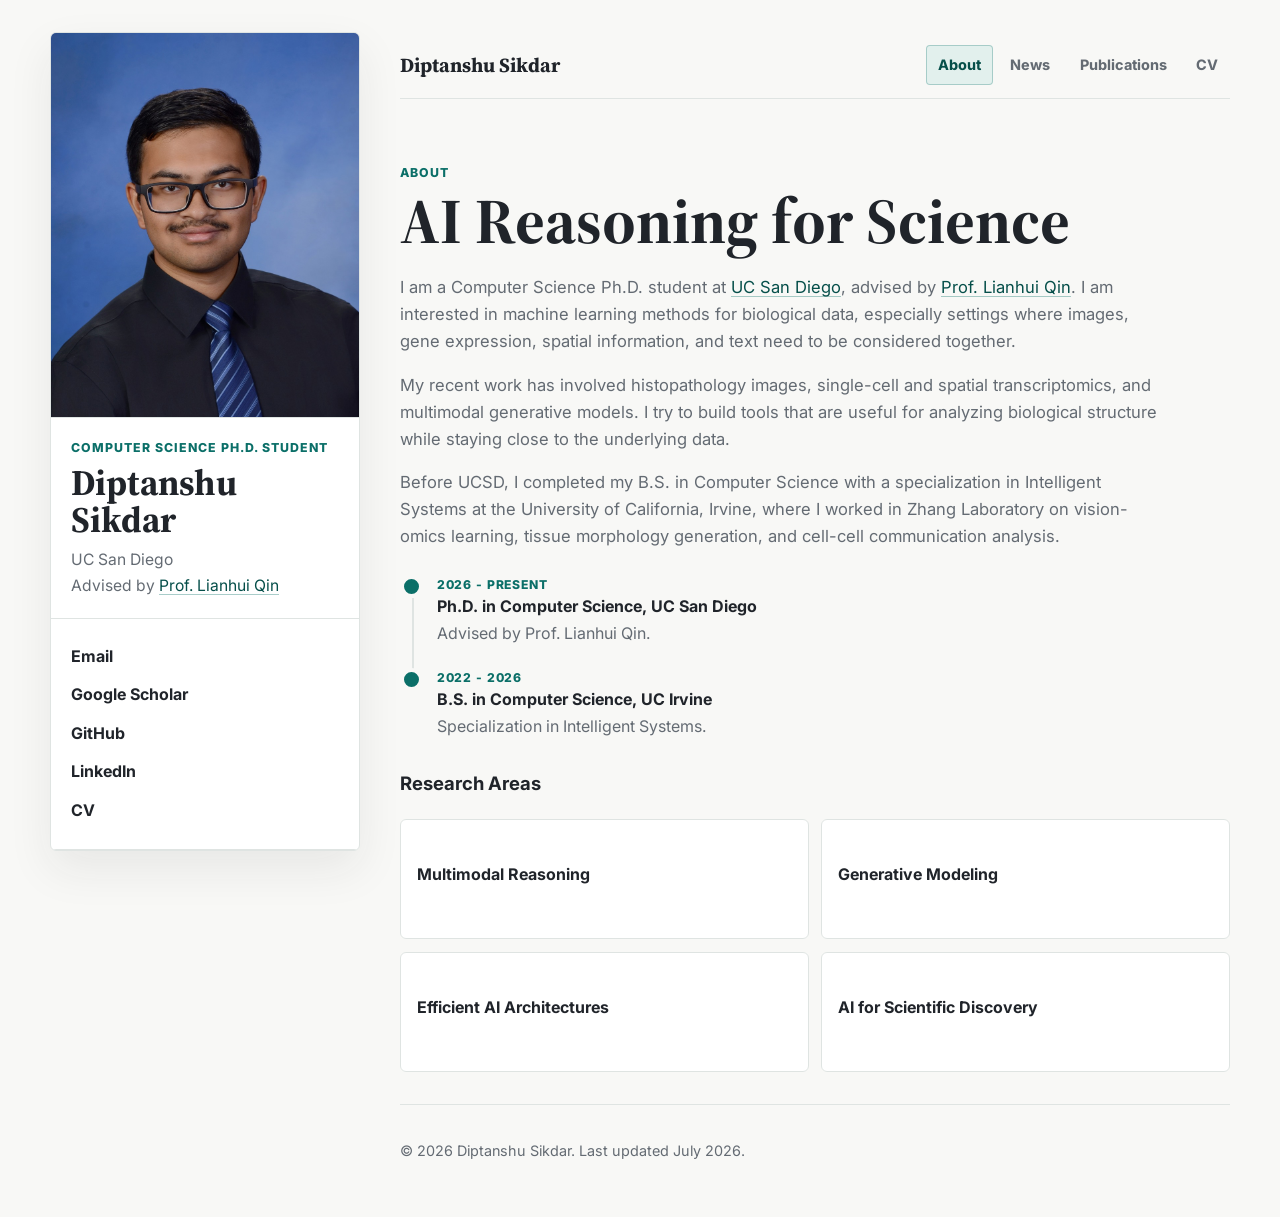
==== index.html @ b09ccb27 "renamed main file" ====
<!DOCTYPE html>
<html lang="en">
  <head>
    <meta charset="utf-8" />
    <meta name="viewport" content="width=device-width, initial-scale=1" />
    <meta
      name="description"
      content="Diptanshu Sikdar is a Computer Science Ph.D. student at UC San Diego advised by Prof. Lianhui Qin."
    />
    <title>Diptanshu Sikdar | Academic Profile</title>
    <link rel="preconnect" href="https://fonts.googleapis.com" />
    <link rel="preconnect" href="https://fonts.gstatic.com" crossorigin />
    <link
      href="https://fonts.googleapis.com/css2?family=Inter:wght@400;500;600;700;800&family=Source+Serif+4:wght@500;600;700&display=swap"
      rel="stylesheet"
    />
    <link rel="stylesheet" href="professional.css" />
  </head>
  <body>
    <a class="skip-link" href="#main">Skip to content</a>

    <div class="site-shell">
      <aside class="profile-panel" aria-label="Profile summary">
        <img
          class="headshot"
          src="assets/diptanshu-sikdar.jpg"
          alt="Portrait of Diptanshu Sikdar"
        />

        <div class="profile-copy">
          <p class="role">Computer Science Ph.D. Student</p>
          <h1>Diptanshu Sikdar</h1>
          <p class="institution">
            UC San Diego<br />
            Advised by <a href="https://lianhui.ucsd.edu/">Prof. Lianhui Qin</a>
          </p>
        </div>

        <div class="profile-links" aria-label="Academic links">
          <a href="mailto:dsikdar@uci.edu">Email</a>
          <a href="https://scholar.google.com/citations?user=H-8I8vkAAAAJ&hl=en">Google Scholar</a>
          <a href="https://github.com/dssikdar">GitHub</a>
          <a href="https://www.linkedin.com/in/diptanshu-sikdar/">LinkedIn</a>
          <a href="files/CV_DSIKDAR_July_2026.pdf">CV</a>
        </div>

      </aside>

      <main id="main" class="main-panel">
        <header class="top-bar">
          <a class="brand" href="#about" data-tab-link="about">Diptanshu Sikdar</a>
          <nav class="tab-nav" aria-label="Profile sections">
            <button type="button" class="tab-button is-active" data-tab="about">About</button>
            <button type="button" class="tab-button" data-tab="news">News</button>
            <button type="button" class="tab-button" data-tab="publications">Publications</button>
            <button type="button" class="tab-button" data-tab="cv">CV</button>
          </nav>
        </header>

        <section id="about" class="tab-panel is-active" data-panel="about">
          <p class="kicker">About</p>
          <h2>AI Reasoning for Science</h2>
          <div class="prose">
            <p>
              I am a Computer Science Ph.D. student at
              <a href="https://cse.ucsd.edu/">UC San Diego</a>, advised by
              <a href="https://lianhui.ucsd.edu/">Prof. Lianhui Qin</a>. I am interested in machine
              learning methods for biological data, especially settings where images, gene expression,
              spatial information, and text need to be considered together.
            </p>
            <p>
              My recent work has involved histopathology images, single-cell and spatial
              transcriptomics, and multimodal generative models. I try to build tools that are useful
              for analyzing biological structure while staying close to the underlying data.
            </p>
            <p>
              Before UCSD, I completed my B.S. in Computer Science with a specialization in
              Intelligent Systems at the University of California, Irvine, where I worked in Zhang
              Laboratory on vision-omics learning, tissue morphology generation, and cell-cell
              communication analysis.
            </p>
          </div>

          <div class="education-timeline" aria-label="Education timeline">
            <article>
              <span class="timeline-dot" aria-hidden="true"></span>
              <div>
                <span>2026 - present</span>
                <strong>Ph.D. in Computer Science, UC San Diego</strong>
                <p>Advised by Prof. Lianhui Qin.</p>
              </div>
            </article>
            <article>
              <span class="timeline-dot" aria-hidden="true"></span>
              <div>
                <span>2022 - 2026</span>
                <strong>B.S. in Computer Science, UC Irvine</strong>
                <p>Specialization in Intelligent Systems.</p>
              </div>
            </article>
          </div>

          <h3>Research Areas</h3>
          <div class="interest-list">
            <article>
              <h4>Multimodal Reasoning</h4>
              <p>Studying models that can combine text, images, structured data, and scientific context.</p>
            </article>
            <article>
              <h4>Generative Modeling</h4>
              <p>Exploring generative models for simulation, prediction, and representation learning.</p>
            </article>
            <article>
              <h4>Efficient AI Architectures</h4>
              <p>Interested in scalable models that are practical to train, adapt, and evaluate.</p>
            </article>
            <article>
              <h4>AI for Scientific Discovery</h4>
              <p>Applying machine learning to scientific problems where data and mechanisms interact.</p>
            </article>
          </div>
        </section>

        <section id="news" class="tab-panel" data-panel="news" hidden>
          <p class="kicker">News</p>
          <h2>Recent Updates</h2>
          <div class="news-list">
            <article>
              <time>Sep 2026</time>
              <p>Will start as a Computer Science Ph.D. student at UC San Diego, advised by Prof. Lianhui Qin.</p>
            </article>
            <article>
              <time>Jun 2026</time>
              <p>Graduated from UCI with a B.S. in Computer Science.</p>
            </article>
            <article>
              <time>Jun 2026</time>
              <p>Received 2nd place 🥈 in the ICS Honors Category at the 2026 ICS Project Expo.</p>
            </article>
            <article>
              <time>May 2026</time>
              <p>Started Machine Learning Engineer Role at the MITRE Corporation.</p>
            </article>
            <article>
              <time>Apr 2026</time>
              <p>Received the NSF Graduate Research Fellowship.</p>
            </article>
            <article>
              <time>Dec 2025</time>
              <p>Received a UROP Fellowship with funding (2025-26).</p>
            </article>
            <article>
              <time>Sep 2025</time>
              <p>Continued in a part-time role at MITRE.</p>
            </article>
            <article>
              <time>Jun 2025</time>
              <p>Started Network Engineering Internship at the MITRE Corporation.</p>
            </article>
            <article>
              <time>Dec 2024</time>
              <p>Received a UROP Fellowship (2024-25).</p>
            </article>
            <article>
              <time>Jun 2024</time>
              <p>Started Artificial Intelligence Internship at Bluebeam R&D.</p>
            </article>
          </div>
        </section>

        <section id="publications" class="tab-panel" data-panel="publications" hidden>
          <p class="kicker">Selected Work</p>
          <h2>Publications & Presentations</h2>
          <div class="group-list">
            <details class="work-group" open>
              <summary>
                <span>UC San Diego</span>
                <strong>Ongoing Ph.D. Research</strong>
              </summary>
              <p class="group-note">
                Ongoing work on
                <a href="https://chronocell-wm.github.io">Generative World Models to Simulate Cell Dynamics</a>
                with Prof. Lianhui Qin.
              </p>
            </details>

            <details class="work-group">
              <summary>
                <span>UC Irvine</span>
                <strong>Vision-omics, histopathology, and single-cell analysis</strong>
              </summary>
              <div class="publication-list">
                <article class="publication">
                  <h3>CellFix: Genetic Perturbation Optimization for Therapeutic Target Discovery for Crohn's disease</h3>
                  <p class="authors"><strong>D. Sikdar</strong>, J. Liu, J. Zhang</p>
                  <p class="venue">Poster, UCI UROP Symposium and UCI Project ICS Expo, 2026.</p>
                </article>
                <article class="publication">
                  <h3>sMMC-22M: A Context-Aware Dataset and Benchmark for Single-Cell Spatial Transcriptomics</h3>
                  <p class="authors">X. Li, Y. Hu, Z. Duan, X. Wang, S. D. Sun, <strong>D. Sikdar</strong>, Y. Liu, J. Zhang</p>
                  <p class="venue">NeurIPS, submitted, 2026</p>
                </article>
                <article class="publication">
                  <h3>BRIDGE: Spatially Aware Bimodal Representation Integration with Hierarchical Graphs for Spatial Transcriptomics Resolution Enhancement</h3>
                  <p class="authors">X. Li, Z. Duan, <strong>D. Sikdar</strong>, D. Wang, X. Di, Y. Liu, J. Zhang</p>
                  <p class="venue">Bioinformatics, submitted, 2026</p>
                </article>
                <article class="publication">
                  <h3>CellVision: Generative Modeling of Tissue Morphology Based on Disentangled Biological Latent Spaces</h3>
                  <p class="authors"><strong>D. Sikdar</strong>, X. Li, J. Zhang</p>
                  <p class="venue">Poster, UCI Undergraduate Research Opportunities Program Symposium, 2025</p>
                </article>
                <article class="publication">
                  <h3>
                    <a href="https://bmcneurosci.biomedcentral.com/articles/10.1186/s12868-024-00867-y">
                      Characterizing Dysregulations via Cell-Cell Communications in Alzheimer's Brains Using Single-Cell Transcriptomes
                    </a>
                  </h3>
                  <p class="authors">
                    C. Y. Lee, D. Riffle, Y. Xiong, N. Momtaz, Y. Lei, J. M. Pariser,
                    <strong>D. Sikdar</strong>, A. Hwang, Z. Duan, J. Zhang
                  </p>
                  <p class="venue">BMC Neuroscience, 25(24), 2024</p>
                </article>
              </div>
            </details>

            <details class="work-group">
              <summary>
                <span>Before UCI</span>
                <strong>Early quantum machine learning work</strong>
              </summary>
              <div class="publication-list">
                <article class="publication">
                  <h3>Hybrid Quantum-Classical Generative Adversarial Network for Synthesizing Chemically Feasible Molecules</h3>
                  <p class="authors"><strong>D. Sikdar</strong>, M. Cui, A. Chau, A. Bhamra, S. Prasanna, L. McMahan</p>
                  <p class="venue">Journal of Emerging Investigators, 2023</p>
                </article>
                <article class="publication">
                  <h3>
                    <a href="https://www.jsr.org/hs/index.php/path/article/view/2905">
                      Novel Enhanced Unsupervised Quantum Clustering Algorithm
                    </a>
                  </h3>
                  <p class="authors"><strong>D. Sikdar</strong>, J. Clapis, S. Bhattacharya</p>
                  <p class="venue">Journal of Student Research, 11(2), 2022</p>
                </article>
              </div>
            </details>
          </div>
        </section>

        <section id="cv" class="tab-panel" data-panel="cv" hidden>
          <p class="kicker">CV</p>
          <h2>Curriculum Vitae</h2>
          <div class="cv-panel">
            <p>
              The current CV, up to date July 2026, is available below as a PDF.
            </p>
            <a class="primary-link" href="files/CV_DSIKDAR_July_2026.pdf">Download CV</a>
          </div>
        </section>

        <footer class="footer">
          <p>&copy; 2026 Diptanshu Sikdar. Last updated July 2026.</p>
        </footer>
      </main>
    </div>

    <script>
      const tabButtons = Array.from(document.querySelectorAll("[data-tab]"));
      const panels = Array.from(document.querySelectorAll("[data-panel]"));

      function activateTab(tabName) {
        tabButtons.forEach((button) => {
          button.classList.toggle("is-active", button.dataset.tab === tabName);
        });

        panels.forEach((panel) => {
          const isActive = panel.dataset.panel === tabName;
          panel.classList.toggle("is-active", isActive);
          panel.hidden = !isActive;
        });

        if (window.location.hash !== `#${tabName}`) {
          history.replaceState(null, "", `#${tabName}`);
        }
      }

      tabButtons.forEach((button) => {
        button.addEventListener("click", () => activateTab(button.dataset.tab));
      });

      document.querySelectorAll("[data-tab-link]").forEach((link) => {
        link.addEventListener("click", (event) => {
          event.preventDefault();
          activateTab(link.dataset.tabLink);
        });
      });

      document.querySelectorAll(".group-list").forEach((groupList) => {
        groupList.addEventListener("toggle", (event) => {
          const openedGroup = event.target;
          if (openedGroup.tagName !== "DETAILS" || !openedGroup.open) {
            return;
          }

          groupList.querySelectorAll("details").forEach((group) => {
            if (group !== openedGroup) {
              group.open = false;
            }
          });
        }, true);
      });

      const initialTab = window.location.hash.replace("#", "");
      if (panels.some((panel) => panel.dataset.panel === initialTab)) {
        activateTab(initialTab);
      }
    </script>
  </body>
</html>
---- professional.css ----
:root {
  --bg: #f8f8f6;
  --surface: #ffffff;
  --surface-alt: #f2f5f4;
  --ink: #20242a;
  --muted: #646b73;
  --line: #dfe4e2;
  --accent: #0b6f68;
  --accent-dark: #064f4a;
  --accent-soft: #e2f0ed;
  --warm: #a94f34;
  --shadow: 0 18px 45px rgba(32, 36, 42, 0.08);
}

* {
  box-sizing: border-box;
}

html {
  scroll-behavior: smooth;
}

body {
  margin: 0;
  min-width: 320px;
  background: var(--bg);
  color: var(--ink);
  font-family: "Inter", system-ui, -apple-system, BlinkMacSystemFont, "Segoe UI", sans-serif;
  line-height: 1.62;
}

a {
  color: var(--accent-dark);
  text-decoration-color: rgba(11, 111, 104, 0.35);
  text-underline-offset: 0.2em;
}

a:hover {
  color: var(--accent);
  text-decoration-color: currentColor;
}

.skip-link {
  position: absolute;
  left: 1rem;
  top: 1rem;
  z-index: 20;
  transform: translateY(-180%);
  background: var(--ink);
  color: #fff;
  padding: 0.55rem 0.8rem;
  border-radius: 4px;
}

.skip-link:focus {
  transform: translateY(0);
}

.site-shell {
  display: grid;
  grid-template-columns: 310px minmax(0, 1fr);
  gap: 2.5rem;
  width: min(1180px, calc(100% - 40px));
  margin: 0 auto;
  padding: 2rem 0 2.5rem;
}

.profile-panel {
  position: sticky;
  top: 2rem;
  align-self: start;
  border: 1px solid var(--line);
  border-radius: 6px;
  background: var(--surface);
  box-shadow: var(--shadow);
  overflow: hidden;
}

.headshot {
  display: block;
  width: 100%;
  aspect-ratio: 4 / 5;
  object-fit: cover;
  object-position: 50% 28%;
  border-bottom: 1px solid var(--line);
}

.profile-copy,
.profile-links {
  padding: 1.25rem;
}

.role,
.kicker,
.venue,
time {
  margin: 0;
  color: var(--accent);
  font-size: 0.77rem;
  font-weight: 800;
  letter-spacing: 0.08em;
  text-transform: uppercase;
}

.profile-copy h1 {
  margin: 0.35rem 0 0.5rem;
  font-family: "Source Serif 4", Georgia, serif;
  font-size: 2.25rem;
  line-height: 1.05;
}

.institution {
  margin: 0;
  color: var(--muted);
  font-size: 0.98rem;
}

.profile-links {
  display: grid;
  gap: 0.15rem;
  border-top: 1px solid var(--line);
  border-bottom: 1px solid var(--line);
}

.profile-links a {
  display: flex;
  align-items: center;
  min-height: 2.25rem;
  border-radius: 4px;
  color: var(--ink);
  font-weight: 700;
  text-decoration: none;
}

.profile-links a:hover {
  background: var(--surface-alt);
  color: var(--accent-dark);
  padding-left: 0.5rem;
}

.main-panel {
  min-width: 0;
}

.top-bar {
  position: sticky;
  top: 0;
  z-index: 10;
  display: flex;
  align-items: center;
  justify-content: space-between;
  gap: 1.25rem;
  border-bottom: 1px solid var(--line);
  background: rgba(248, 248, 246, 0.94);
  padding: 0.8rem 0;
  backdrop-filter: blur(12px);
}

.brand {
  flex: 0 0 auto;
  color: var(--ink);
  font-family: "Source Serif 4", Georgia, serif;
  font-size: 1.25rem;
  font-weight: 700;
  text-decoration: none;
}

.tab-nav {
  display: flex;
  align-items: center;
  justify-content: flex-end;
  gap: 0.35rem;
  overflow-x: auto;
}

.tab-button {
  appearance: none;
  border: 1px solid transparent;
  border-radius: 4px;
  background: transparent;
  color: var(--muted);
  cursor: pointer;
  font: inherit;
  font-size: 0.9rem;
  font-weight: 750;
  padding: 0.48rem 0.68rem;
  white-space: nowrap;
}

.tab-button:hover {
  color: var(--accent-dark);
  background: var(--surface-alt);
}

.tab-button.is-active {
  border-color: rgba(11, 111, 104, 0.28);
  background: var(--accent-soft);
  color: var(--accent-dark);
}

.tab-panel {
  max-width: 850px;
  padding: clamp(2rem, 5vw, 4rem) 0 2rem;
}

.tab-panel h2 {
  margin: 0.25rem 0 1.25rem;
  font-family: "Source Serif 4", Georgia, serif;
  font-size: clamp(2.1rem, 5vw, 4rem);
  line-height: 1.05;
}

.tab-panel h3 {
  margin: 2rem 0 0.75rem;
  font-size: 1.16rem;
  line-height: 1.25;
}

.tab-panel h4 {
  margin: 0 0 0.28rem;
  font-size: 1rem;
}

.prose {
  max-width: 760px;
  color: var(--muted);
  font-size: 1.04rem;
}

.interest-list,
.compact-grid {
  display: grid;
  grid-template-columns: repeat(2, minmax(0, 1fr));
  gap: 0.8rem;
  margin-top: 1.5rem;
}

.interest-list article,
.compact-grid article,
.publication,
.news-list article,
.cv-panel {
  border: 1px solid var(--line);
  border-radius: 6px;
  background: var(--surface);
  padding: 1rem;
}

.education-timeline {
  position: relative;
  display: grid;
  gap: 0;
  max-width: 680px;
  margin: 1.55rem 0 0;
  padding-left: 0.25rem;
}

.education-timeline article {
  position: relative;
  display: grid;
  grid-template-columns: 1.2rem minmax(0, 1fr);
  gap: 0.85rem;
  padding: 0 0 1.3rem;
}

.education-timeline article::before {
  content: "";
  position: absolute;
  left: 0.47rem;
  top: 1.05rem;
  bottom: -0.1rem;
  width: 2px;
  background: var(--line);
}

.education-timeline article:last-child {
  padding-bottom: 0;
}

.education-timeline article:last-child::before {
  display: none;
}

.timeline-dot {
  position: relative;
  z-index: 1;
  width: 0.95rem;
  height: 0.95rem;
  margin-top: 0.25rem;
  border: 3px solid var(--accent);
  border-radius: 50%;
  background: var(--accent);
  box-shadow: 0 0 0 4px var(--bg);
}

.education-timeline span {
  display: block;
  color: var(--accent);
  font-size: 0.76rem;
  font-weight: 800;
  letter-spacing: 0.07em;
  text-transform: uppercase;
}

.education-timeline strong {
  display: block;
  margin-top: 0.1rem;
  line-height: 1.35;
}

.education-timeline p {
  margin: 0.2rem 0 0;
  color: var(--muted);
}

.interest-list article {
  position: relative;
  min-height: 7.5rem;
  overflow: hidden;
  transition:
    background-color 180ms ease,
    border-color 180ms ease,
    transform 180ms ease;
}

.interest-list article::before {
  content: "";
  position: absolute;
  inset: 0;
  background: linear-gradient(135deg, rgba(226, 240, 237, 0.85), rgba(255, 255, 255, 0));
  opacity: 0;
  transition: opacity 180ms ease;
}

.interest-list h4,
.interest-list p {
  position: relative;
}

.interest-list h4 {
  display: grid;
  min-height: 4.85rem;
  place-items: center start;
  transition:
    min-height 180ms ease,
    color 180ms ease;
}

.interest-list p {
  max-height: 0;
  opacity: 0;
  transform: translateY(0.35rem);
  transition:
    max-height 220ms ease,
    opacity 180ms ease,
    transform 180ms ease;
}

.interest-list article:hover,
.interest-list article:focus-within {
  border-color: rgba(11, 111, 104, 0.34);
  background: rgba(255, 255, 255, 0.58);
  transform: translateY(-1px);
}

.interest-list article:hover::before,
.interest-list article:focus-within::before {
  opacity: 1;
}

.interest-list article:hover h4,
.interest-list article:focus-within h4 {
  min-height: 1.35rem;
  color: var(--accent-dark);
}

.interest-list article:hover p,
.interest-list article:focus-within p {
  max-height: 5rem;
  opacity: 1;
  transform: translateY(0);
}

.interest-list p,
.compact-grid p,
.publication p,
.news-list p,
.cv-panel p {
  margin: 0;
  color: var(--muted);
}

.news-list,
.publication-list,
.group-list {
  display: grid;
  gap: 0.9rem;
}

.work-group {
  border: 1px solid var(--line);
  border-radius: 6px;
  background: rgba(255, 255, 255, 0.78);
  overflow: hidden;
}

.work-group summary {
  display: grid;
  grid-template-columns: minmax(92px, 118px) minmax(0, 1fr);
  gap: 0.85rem;
  align-items: center;
  cursor: pointer;
  list-style: none;
  padding: 1rem;
}

.work-group summary::-webkit-details-marker {
  display: none;
}

.work-group summary::after {
  content: "+";
  position: absolute;
  right: 1rem;
  color: var(--accent);
  font-weight: 800;
}

.work-group[open] summary::after {
  content: "-";
}

.work-group summary {
  position: relative;
  padding-right: 2.4rem;
}

.work-group summary span {
  color: var(--accent);
  font-size: 0.76rem;
  font-weight: 800;
  letter-spacing: 0.07em;
  text-transform: uppercase;
}

.work-group summary strong {
  line-height: 1.32;
}

.work-group .publication-list,
.group-note {
  border-top: 1px solid var(--line);
  padding: 1rem;
}

.group-note {
  margin: 0;
  color: var(--muted);
}

.news-list article {
  display: grid;
  grid-template-columns: 72px minmax(0, 1fr);
  gap: 1rem;
}

.publication h3 {
  margin: 0 0 0.5rem;
  font-size: 1.05rem;
}

.authors {
  margin-top: 0.4rem;
}

.venue {
  margin-top: 0.45rem !important;
  color: var(--warm) !important;
  letter-spacing: 0.04em;
}

.compact-grid {
  grid-template-columns: repeat(2, minmax(0, 1fr));
}

.compact-grid h3 {
  margin: 0 0 0.4rem;
}

.cv-panel {
  max-width: 620px;
}

.primary-link {
  display: inline-flex;
  align-items: center;
  min-height: 2.45rem;
  margin-top: 1.15rem;
  border-radius: 4px;
  background: var(--accent-dark);
  color: #fff;
  font-weight: 800;
  padding: 0.55rem 0.85rem;
  text-decoration: none;
}

.primary-link:hover {
  background: var(--accent);
  color: #fff;
}

.footer {
  max-width: 850px;
  border-top: 1px solid var(--line);
  color: var(--muted);
  font-size: 0.9rem;
  padding: 1.25rem 0 0;
}

@media (max-width: 920px) {
  .site-shell {
    grid-template-columns: 1fr;
    width: min(760px, calc(100% - 28px));
    gap: 1.25rem;
  }

  .profile-panel {
    position: static;
    display: grid;
    grid-template-columns: 180px minmax(0, 1fr);
  }

  .headshot {
    height: 100%;
    min-height: 250px;
  }

  .profile-links {
    grid-column: 2;
  }

  .top-bar {
    align-items: flex-start;
    flex-direction: column;
  }

  .tab-nav {
    justify-content: flex-start;
    width: 100%;
  }
}

@media (max-width: 640px) {
  .site-shell {
    width: min(100% - 20px, 520px);
    padding-top: 0.65rem;
  }

  .profile-panel,
  .education-timeline,
  .interest-list,
  .compact-grid,
  .news-list article {
    grid-template-columns: 1fr;
  }

  .headshot {
    aspect-ratio: 5 / 4;
    min-height: 0;
    object-position: 50% 22%;
  }

  .profile-links {
    grid-column: auto;
  }

  .work-group summary {
    grid-template-columns: 1fr;
    gap: 0.2rem;
  }

  .tab-panel h2 {
    font-size: clamp(2rem, 11vw, 3rem);
  }

}
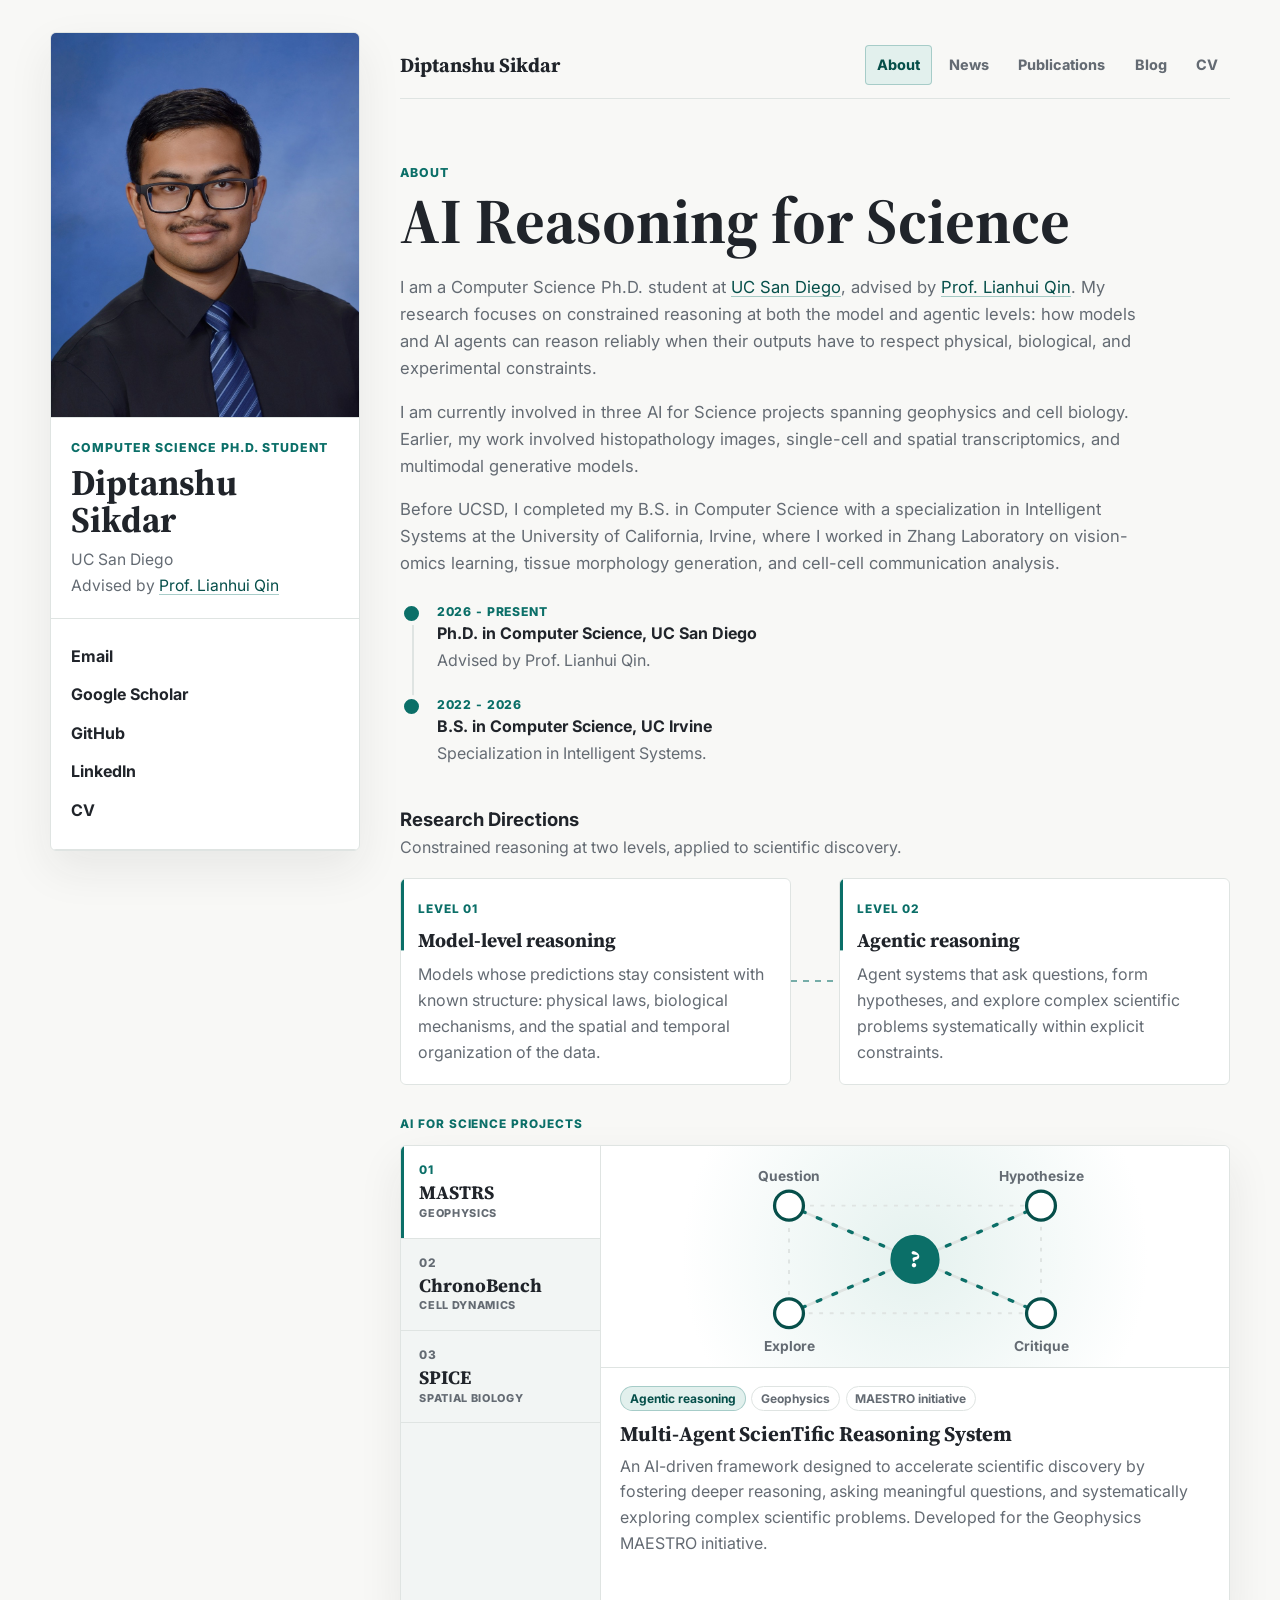
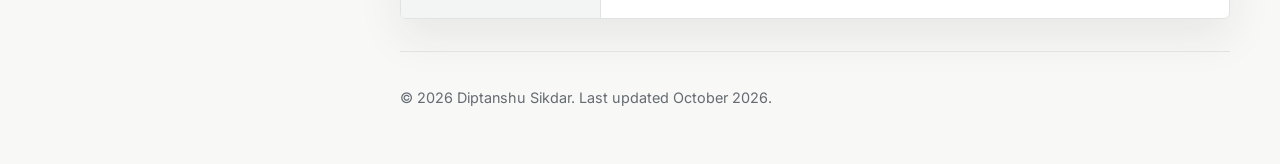
==== commit 64386529: "updated profile with prelim blog" ====
--- a/index.html
+++ b/index.html
@@ -5,13 +5,16 @@
     <meta name="viewport" content="width=device-width, initial-scale=1" />
     <meta
       name="description"
-      content="Diptanshu Sikdar is a Computer Science Ph.D. student at UC San Diego advised by Prof. Lianhui Qin."
+      content="Diptanshu Sikdar is a Computer Science Ph.D. student at UC San Diego advised by Prof. Lianhui Qin, working on constrained reasoning for AI for Science."
     />
     <title>Diptanshu Sikdar | Academic Profile</title>
+    <script>
+      document.documentElement.classList.add("js");
+    </script>
     <link rel="preconnect" href="https://fonts.googleapis.com" />
     <link rel="preconnect" href="https://fonts.gstatic.com" crossorigin />
     <link
-      href="https://fonts.googleapis.com/css2?family=Inter:wght@400;500;600;700;800&family=Source+Serif+4:wght@500;600;700&display=swap"
+      href="https://fonts.googleapis.com/css2?family=Inter:wght@400;500;600;700;800&family=Source+Serif+4:ital,wght@0,500;0,600;0,700;1,500&display=swap"
       rel="stylesheet"
     />
     <link rel="stylesheet" href="professional.css" />
@@ -53,6 +56,7 @@
             <button type="button" class="tab-button is-active" data-tab="about">About</button>
             <button type="button" class="tab-button" data-tab="news">News</button>
             <button type="button" class="tab-button" data-tab="publications">Publications</button>
+            <button type="button" class="tab-button" data-tab="blog">Blog</button>
             <button type="button" class="tab-button" data-tab="cv">CV</button>
           </nav>
         </header>
@@ -64,14 +68,15 @@
             <p>
               I am a Computer Science Ph.D. student at
               <a href="https://cse.ucsd.edu/">UC San Diego</a>, advised by
-              <a href="https://lianhui.ucsd.edu/">Prof. Lianhui Qin</a>. I am interested in machine
-              learning methods for biological data, especially settings where images, gene expression,
-              spatial information, and text need to be considered together.
+              <a href="https://lianhui.ucsd.edu/">Prof. Lianhui Qin</a>. My research focuses on
+              constrained reasoning at both the model and agentic levels: how models and AI agents
+              can reason reliably when their outputs have to respect physical, biological, and
+              experimental constraints.
             </p>
             <p>
-              My recent work has involved histopathology images, single-cell and spatial
-              transcriptomics, and multimodal generative models. I try to build tools that are useful
-              for analyzing biological structure while staying close to the underlying data.
+              I am currently involved in three AI for Science projects spanning geophysics and cell
+              biology. Earlier, my work involved histopathology images, single-cell and spatial
+              transcriptomics, and multimodal generative models.
             </p>
             <p>
               Before UCSD, I completed my B.S. in Computer Science with a specialization in
@@ -100,25 +105,207 @@
             </article>
           </div>
 
-          <h3>Research Areas</h3>
-          <div class="interest-list">
-            <article>
-              <h4>Multimodal Reasoning</h4>
-              <p>Studying models that can combine text, images, structured data, and scientific context.</p>
-            </article>
-            <article>
-              <h4>Generative Modeling</h4>
-              <p>Exploring generative models for simulation, prediction, and representation learning.</p>
-            </article>
-            <article>
-              <h4>Efficient AI Architectures</h4>
-              <p>Interested in scalable models that are practical to train, adapt, and evaluate.</p>
-            </article>
-            <article>
-              <h4>AI for Scientific Discovery</h4>
-              <p>Applying machine learning to scientific problems where data and mechanisms interact.</p>
-            </article>
-          </div>
+          <section class="directions" aria-labelledby="directions-title">
+            <div class="section-head reveal">
+              <h3 id="directions-title">Research Directions</h3>
+              <p>Constrained reasoning at two levels, applied to scientific discovery.</p>
+            </div>
+
+            <div class="levels">
+              <article class="level reveal">
+                <span class="level-index">Level 01</span>
+                <h4>Model-level reasoning</h4>
+                <p>
+                  Models whose predictions stay consistent with known structure: physical laws,
+                  biological mechanisms, and the spatial and temporal organization of the data.
+                </p>
+              </article>
+              <div class="level-link" aria-hidden="true"><span></span></div>
+              <article class="level reveal" style="--i: 1">
+                <span class="level-index">Level 02</span>
+                <h4>Agentic reasoning</h4>
+                <p>
+                  Agent systems that ask questions, form hypotheses, and explore complex scientific
+                  problems systematically within explicit constraints.
+                </p>
+              </article>
+            </div>
+
+            <p class="explorer-label reveal">AI for Science Projects</p>
+
+            <div class="project-explorer reveal" data-explorer>
+              <div class="project-tabs" role="tablist" aria-label="AI for Science projects">
+                <button type="button" class="project-tab is-active" role="tab" id="tab-mastrs" aria-controls="proj-mastrs" aria-selected="true">
+                  <span class="project-num">01</span>
+                  <span class="project-acronym">MASTRS</span>
+                  <span class="project-domain">Geophysics</span>
+                </button>
+                <button type="button" class="project-tab" role="tab" id="tab-chronobench" aria-controls="proj-chronobench" aria-selected="false" tabindex="-1">
+                  <span class="project-num">02</span>
+                  <span class="project-acronym">ChronoBench</span>
+                  <span class="project-domain">Cell dynamics</span>
+                </button>
+                <button type="button" class="project-tab" role="tab" id="tab-spice" aria-controls="proj-spice" aria-selected="false" tabindex="-1">
+                  <span class="project-num">03</span>
+                  <span class="project-acronym">SPICE</span>
+                  <span class="project-domain">Spatial biology</span>
+                </button>
+              </div>
+
+              <div class="project-stage" data-stage>
+                <article class="project-panel is-active" role="tabpanel" id="proj-mastrs" aria-labelledby="tab-mastrs">
+                  <div class="project-visual">
+                    <svg class="viz viz-agents" viewBox="0 0 320 150" role="img" aria-label="Several reasoning agents exchanging messages around a central scientific question">
+                      <path class="edge-ring" d="M64 34 H256 V116 H64 Z" />
+                      <line class="edge" x1="160" y1="75" x2="64" y2="34" />
+                      <line class="edge" x1="160" y1="75" x2="256" y2="34" />
+                      <line class="edge" x1="160" y1="75" x2="64" y2="116" />
+                      <line class="edge" x1="160" y1="75" x2="256" y2="116" />
+                      <line class="flow" x1="160" y1="75" x2="64" y2="34" />
+                      <line class="flow is-reverse" x1="160" y1="75" x2="256" y2="34" />
+                      <line class="flow is-reverse" x1="160" y1="75" x2="64" y2="116" />
+                      <line class="flow" x1="160" y1="75" x2="256" y2="116" />
+                      <circle class="hub-pulse" cx="160" cy="75" r="18" />
+                      <circle class="hub" cx="160" cy="75" r="18" />
+                      <text class="hub-label" x="160" y="81">?</text>
+                      <circle class="agent" cx="64" cy="34" r="11" />
+                      <circle class="agent" cx="256" cy="34" r="11" style="--d: 0.6s" />
+                      <circle class="agent" cx="64" cy="116" r="11" style="--d: 1.2s" />
+                      <circle class="agent" cx="256" cy="116" r="11" style="--d: 1.8s" />
+                      <text class="viz-label" x="64" y="15">Question</text>
+                      <text class="viz-label" x="256" y="15">Hypothesize</text>
+                      <text class="viz-label" x="64" y="145">Explore</text>
+                      <text class="viz-label" x="256" y="145">Critique</text>
+                    </svg>
+                  </div>
+                  <div class="project-body">
+                    <ul class="project-tags" aria-label="Tags">
+                      <li class="is-level">Agentic reasoning</li>
+                      <li>Geophysics</li>
+                      <li>MAESTRO initiative</li>
+                    </ul>
+                    <h4>Multi-Agent ScienTific Reasoning System</h4>
+                    <p>
+                      An AI-driven framework designed to accelerate scientific discovery by fostering
+                      deeper reasoning, asking meaningful questions, and systematically exploring
+                      complex scientific problems. Developed for the Geophysics MAESTRO initiative.
+                    </p>
+                  </div>
+                </article>
+
+                <article class="project-panel" role="tabpanel" id="proj-chronobench" aria-labelledby="tab-chronobench">
+                  <div class="project-visual">
+                    <svg class="viz viz-time" viewBox="0 0 320 150" role="img" aria-label="Gene expression trajectories measured at minute-scale time points">
+                      <line class="axis" x1="24" y1="122" x2="300" y2="122" />
+                      <g class="ticks">
+                        <line x1="24" y1="122" x2="24" y2="127" />
+                        <line x1="79" y1="122" x2="79" y2="127" />
+                        <line x1="134" y1="122" x2="134" y2="127" />
+                        <line x1="189" y1="122" x2="189" y2="127" />
+                        <line x1="244" y1="122" x2="244" y2="127" />
+                        <line x1="299" y1="122" x2="299" y2="127" />
+                      </g>
+                      <text class="viz-label" x="24" y="141">0</text>
+                      <text class="viz-label" x="79" y="141">5</text>
+                      <text class="viz-label" x="134" y="141">10</text>
+                      <text class="viz-label" x="189" y="141">15</text>
+                      <text class="viz-label" x="244" y="141">20</text>
+                      <text class="viz-label" x="299" y="141">min</text>
+                      <path class="trace trace-a" pathLength="1" d="M24 100 C70 98, 90 40, 134 44 S220 70, 300 60" />
+                      <path class="trace trace-b" pathLength="1" d="M24 96 C60 96, 100 92, 134 80 S200 30, 300 28" />
+                      <path class="trace trace-c" pathLength="1" d="M24 104 C80 104, 120 108, 160 100 S240 84, 300 92" />
+                      <g class="scan">
+                        <line x1="24" y1="12" x2="24" y2="122" />
+                        <circle cx="24" cy="12" r="3" />
+                      </g>
+                    </svg>
+                  </div>
+                  <div class="project-body">
+                    <ul class="project-tags" aria-label="Tags">
+                      <li class="is-level">Benchmark</li>
+                      <li>Single-cell dynamics</li>
+                      <li>Virtual cells</li>
+                      <li class="is-status">Planned</li>
+                    </ul>
+                    <h4>ChronoBench</h4>
+                    <p>
+                      A planned resource and reproducible benchmark built around ChronoSeq
+                      perturbation time courses.
+                    </p>
+                    <blockquote class="project-question">
+                      What does minute-scale single-cell data reveal about cellular responses, and how
+                      can these measurements support the development and evaluation of dynamic
+                      virtual-cell models?
+                    </blockquote>
+                  </div>
+                </article>
+
+                <article class="project-panel" role="tabpanel" id="proj-spice" aria-labelledby="tab-spice">
+                  <div class="project-visual">
+                    <svg class="viz viz-cells" viewBox="0 0 320 150" role="img" aria-label="A genetic perturbation in one cell propagating to neighboring cells in tissue">
+                      <circle class="ripple" cx="163" cy="92" r="10" />
+                      <circle class="ripple" cx="163" cy="92" r="10" style="--d: 1.5s" />
+                      <circle class="cell" cx="27" cy="24" r="10" style="--d: 1.38s" />
+                      <circle class="cell" cx="61" cy="24" r="10" style="--d: 1.11s" />
+                      <circle class="cell" cx="95" cy="24" r="10" style="--d: 0.87s" />
+                      <circle class="cell" cx="129" cy="24" r="10" style="--d: 0.69s" />
+                      <circle class="cell" cx="163" cy="24" r="10" style="--d: 0.62s" />
+                      <circle class="cell" cx="197" cy="24" r="10" style="--d: 0.69s" />
+                      <circle class="cell" cx="231" cy="24" r="10" style="--d: 0.87s" />
+                      <circle class="cell" cx="265" cy="24" r="10" style="--d: 1.11s" />
+                      <circle class="cell" cx="299" cy="24" r="10" style="--d: 1.38s" />
+                      <circle class="cell" cx="44" cy="58" r="10" style="--d: 1.13s" />
+                      <circle class="cell" cx="78" cy="58" r="10" style="--d: 0.83s" />
+                      <circle class="cell" cx="112" cy="58" r="10" style="--d: 0.56s" />
+                      <circle class="cell" cx="146" cy="58" r="10" style="--d: 0.35s" />
+                      <circle class="cell" cx="180" cy="58" r="10" style="--d: 0.35s" />
+                      <circle class="cell" cx="214" cy="58" r="10" style="--d: 0.56s" />
+                      <circle class="cell" cx="248" cy="58" r="10" style="--d: 0.83s" />
+                      <circle class="cell" cx="282" cy="58" r="10" style="--d: 1.13s" />
+                      <circle class="cell" cx="27" cy="92" r="10" style="--d: 1.24s" />
+                      <circle class="cell" cx="61" cy="92" r="10" style="--d: 0.93s" />
+                      <circle class="cell" cx="95" cy="92" r="10" style="--d: 0.62s" />
+                      <circle class="cell" cx="129" cy="92" r="10" style="--d: 0.31s" />
+                      <circle class="cell" cx="197" cy="92" r="10" style="--d: 0.31s" />
+                      <circle class="cell" cx="231" cy="92" r="10" style="--d: 0.62s" />
+                      <circle class="cell" cx="265" cy="92" r="10" style="--d: 0.93s" />
+                      <circle class="cell" cx="299" cy="92" r="10" style="--d: 1.24s" />
+                      <circle class="cell" cx="44" cy="126" r="10" style="--d: 1.13s" />
+                      <circle class="cell" cx="78" cy="126" r="10" style="--d: 0.83s" />
+                      <circle class="cell" cx="112" cy="126" r="10" style="--d: 0.56s" />
+                      <circle class="cell" cx="146" cy="126" r="10" style="--d: 0.35s" />
+                      <circle class="cell" cx="180" cy="126" r="10" style="--d: 0.35s" />
+                      <circle class="cell" cx="214" cy="126" r="10" style="--d: 0.56s" />
+                      <circle class="cell" cx="248" cy="126" r="10" style="--d: 0.83s" />
+                      <circle class="cell" cx="282" cy="126" r="10" style="--d: 1.13s" />
+                      <circle class="cell is-perturbed" cx="163" cy="92" r="11" />
+                    </svg>
+                  </div>
+                  <div class="project-body">
+                    <ul class="project-tags" aria-label="Tags">
+                      <li class="is-level">Model-level reasoning</li>
+                      <li>Spatial transcriptomics</li>
+                      <li>Cell-cell communication</li>
+                    </ul>
+                    <h4>Spatial Perturbation-Induced Communication Evolution</h4>
+                    <p>
+                      A perturbation-aware cell-cell communication world model that bridges spatial
+                      transcriptomics (ST) and cell-cell communication (CCC) through a
+                      graph-conditioned flow-matching model. Its novelty lies in jointly learning the
+                      highly dynamic nature of cells alongside genetic perturbations, and in modeling
+                      how their effects propagate across neighboring cells.
+                    </p>
+                  </div>
+                </article>
+              </div>
+
+              <div class="project-pager" aria-hidden="true">
+                <button type="button" class="pager-button" data-step="-1" tabindex="-1" aria-label="Previous project">&#8592;</button>
+                <span class="pager-dots"><i class="is-active"></i><i></i><i></i></span>
+                <button type="button" class="pager-button" data-step="1" tabindex="-1" aria-label="Next project">&#8594;</button>
+              </div>
+            </div>
+          </section>
         </section>
 
         <section id="news" class="tab-panel" data-panel="news" hidden>
@@ -126,8 +313,19 @@
           <h2>Recent Updates</h2>
           <div class="news-list">
             <article>
+              <time>Oct 2026</time>
+              <p>
+                New blog post:
+                <a href="#blog/ai-for-spatial-biology" data-post-link>From Pixels to Perturbations: A Short Tour of AI for Spatial Biology</a>.
+              </p>
+            </article>
+            <article>
               <time>Sep 2026</time>
-              <p>Will start as a Computer Science Ph.D. student at UC San Diego, advised by Prof. Lianhui Qin.</p>
+              <p>sMMC-22M was accepted to NeurIPS 2026 as a poster, to be presented in Atlanta.</p>
+            </article>
+            <article>
+              <time>Sep 2026</time>
+              <p>Started as a Computer Science Ph.D. student at UC San Diego, advised by Prof. Lianhui Qin.</p>
             </article>
             <article>
               <time>Jun 2026</time>
@@ -191,14 +389,14 @@
               </summary>
               <div class="publication-list">
                 <article class="publication">
+                  <h3>sMMC-22M: A Context-Aware Dataset and Benchmark for Single-Cell Spatial Transcriptomics</h3>
+                  <p class="authors">X. Li, Y. Hu, Z. Duan, X. Wang, S. D. Sun, <strong>D. Sikdar</strong>, Y. Liu, J. Zhang</p>
+                  <p class="venue">NeurIPS 2026, Poster (Atlanta)</p>
+                </article>
+                <article class="publication">
                   <h3>CellFix: Genetic Perturbation Optimization for Therapeutic Target Discovery for Crohn's disease</h3>
                   <p class="authors"><strong>D. Sikdar</strong>, J. Liu, J. Zhang</p>
                   <p class="venue">Poster, UCI UROP Symposium and UCI Project ICS Expo, 2026.</p>
-                </article>
-                <article class="publication">
-                  <h3>sMMC-22M: A Context-Aware Dataset and Benchmark for Single-Cell Spatial Transcriptomics</h3>
-                  <p class="authors">X. Li, Y. Hu, Z. Duan, X. Wang, S. D. Sun, <strong>D. Sikdar</strong>, Y. Liu, J. Zhang</p>
-                  <p class="venue">NeurIPS, submitted, 2026</p>
                 </article>
                 <article class="publication">
                   <h3>BRIDGE: Spatially Aware Bimodal Representation Integration with Hierarchical Graphs for Spatial Transcriptomics Resolution Enhancement</h3>
@@ -250,6 +448,263 @@
           </div>
         </section>
 
+        <section id="blog" class="tab-panel" data-panel="blog" hidden>
+          <div class="post-index" data-post-list>
+            <p class="kicker">Blog</p>
+            <h2>Notes & Essays</h2>
+            <p class="blog-lede">Occasional writing on AI reasoning, AI for Science, and computational biology.</p>
+            <div class="post-list">
+              <a class="post-card" href="#blog/ai-for-spatial-biology" data-post-link>
+                <span class="post-meta"><time datetime="2026-10-29">Oct 29, 2026</time> · 8 min read</span>
+                <strong>From Pixels to Perturbations: A Short Tour of AI for Spatial Biology</strong>
+                <span class="post-excerpt">
+                  Pathology foundation models, spatial transcriptomics, and the first wave of biological
+                  world models: what each one learns, and what is still missing.
+                </span>
+                <span class="post-cta">Read post <span aria-hidden="true">&#8594;</span></span>
+              </a>
+            </div>
+          </div>
+
+          <article class="post" data-post="ai-for-spatial-biology" hidden>
+            <a class="post-back" href="#blog" data-post-link>&#8592; All posts</a>
+            <header class="post-header">
+              <p class="kicker">Survey Notes · AI for Science</p>
+              <h2>From Pixels to Perturbations: A Short Tour of AI for Spatial Biology</h2>
+              <p class="post-dek">
+                Notes from a survey of pathology foundation models, spatial transcriptomics, and the
+                first wave of biological world models.
+              </p>
+              <p class="post-meta"><time datetime="2026-10-29">October 29, 2026</time> · Diptanshu Sikdar · 8 min read</p>
+            </header>
+
+            <div class="post-body">
+              <p>
+                Biology is organized across scales. Molecules interact, cells settle into states, cells
+                arrange themselves into tissues, and tissues determine patient outcomes. If we want AI
+                to be useful here, it has to do three things: <em>understand</em> the principles and
+                constraints that link those scales, <em>model</em> the multiscale, multimodal, and
+                hierarchical structure of biology, and <em>infer</em> what we cannot measure directly,
+                such as gene expression from morphology, cell-cell communication (CCC) from spatial
+                omics, or the mechanisms behind a disease.
+              </p>
+              <p>
+                This post condenses a survey I put together this month on where AI for spatial biology
+                stands. It moves from tissue images, to spatially resolved molecular data, to models
+                that try to simulate how cells respond when we perturb them.
+              </p>
+
+              <h3>Structure is not the whole story</h3>
+              <p>
+                Large models for protein structure and sequence, such as AlphaFold, Evo, and ESM3, are
+                already remarkably capable. But a correct structure does not tell you which target to
+                drug or in which patients to drug it, and therapies still fail because they hit the
+                wrong protein or are tested in the wrong population. Complex diseases rarely reduce to
+                a single gene or protein. They emerge from genetic, cellular, and tissue-level
+                processes that differ across patients. For drug discovery, we need models that
+                understand disease biology at the level of the patient, and that means learning from
+                tissue. Early world models such as OCTO, a multimodal transformer trained on a broad
+                and diverse oncology dataset, point in this direction.
+              </p>
+
+              <h3>Four windows into tissue</h3>
+              <p>
+                Spatial biology offers several complementary measurements, and each makes a different
+                trade-off between scale and molecular detail.
+              </p>
+              <div class="modality-grid">
+                <div class="modality">
+                  <span class="modality-scale">Scale: very high</span>
+                  <strong>H&amp;E staining</strong>
+                  <p>Cell and tissue morphology. Millions of routine clinical slides with strong hierarchical structure, but weak molecular supervision.</p>
+                </div>
+                <div class="modality">
+                  <span class="modality-scale">Scale: high, fragmented</span>
+                  <strong>IHC staining</strong>
+                  <p>Spatially localized protein signal with explicit marker identity. Usually low- or medium-plex, with differing protocols and antibodies.</p>
+                </div>
+                <div class="modality">
+                  <span class="modality-scale">Scale: moderate</span>
+                  <strong>Spatial transcriptomics</strong>
+                  <p>Spatially resolved RNA expression that gives dense molecular supervision. Coverage, resolution, and batch effects vary strongly by platform.</p>
+                </div>
+                <div class="modality">
+                  <span class="modality-scale">Scale: moderate</span>
+                  <strong>Mass spectrometry imaging</strong>
+                  <p>Spatial maps of metabolites, lipids, peptides, and drugs, useful for metabolism and drug response. Small datasets, and molecule identity is not always certain.</p>
+                </div>
+              </div>
+              <p>
+                The pattern is clear: the most abundant data carries the least molecular information,
+                and the most informative data is the smallest and noisiest. Much of the field is about
+                borrowing strength from one modality to compensate for another.
+              </p>
+
+              <h3>Pathology foundation models: from patches to slides</h3>
+              <p>
+                The goal of pathology foundation models is to learn general-purpose representations
+                from large-scale histology. They vary along two axes: whether they learn from images
+                alone or from images paired with text, and whether they operate on patches and regions
+                of interest or on whole-slide images (WSIs).
+              </p>
+              <p>
+                PLIP <a class="cite" href="#ref-1">[1]</a> asked whether pathology discussions shared
+                on the internet could supervise a useful vision-language model. They could, but the
+                text is noisy and the model never sees whole-slide context. CONCH
+                <a class="cite" href="#ref-2">[2]</a> showed that stronger language supervision yields
+                a general model for zero-shot classification, retrieval, segmentation, and captioning,
+                though it still works at the patch level.
+              </p>
+              <p>
+                UNI <a class="cite" href="#ref-3">[3]</a> and Virchow
+                <a class="cite" href="#ref-5">[5]</a> took the image-only route, testing whether
+                scale alone produces a universal morphology encoder. The resulting embeddings are
+                strong and clinically robust, but there is no language and no native slide-level
+                representation. Prov-GigaPath <a class="cite" href="#ref-4">[4]</a> tackled
+                whole-slide context directly, producing contextualized tile and slide embeddings
+                efficiently, with multimodality as a secondary concern. TITAN
+                <a class="cite" href="#ref-6">[6]</a> brings the threads together: a morphology-language
+                model with transferable, zero-shot WSI representations. Its bottlenecks are reliance on
+                synthetic captions and the compute cost of full slides.
+              </p>
+              <p class="post-callout">
+                The arc runs from patches to slides and from pixels to language, but every one of these
+                models stays within histology. None of them sees the molecules.
+              </p>
+
+              <h3>Spatial transcriptomics: from spots to neighborhoods</h3>
+              <p>
+                Spatial transcriptomics (ST) fills that gap by measuring gene expression in place. The
+                relevant foundation models fall into roughly three groups.
+              </p>
+              <p>
+                <strong>Cell and gene language models.</strong> Geneformer
+                <a class="cite" href="#ref-7">[7]</a> is a rank-based transformer that learns gene
+                network topology and regulatory hierarchy without overfitting to absolute expression
+                values. scGPT <a class="cite" href="#ref-10">[10]</a> learns gene-gene interactions
+                and regulatory syntax, with strong results on cell type annotation and integration.
+                CellPLM <a class="cite" href="#ref-9">[9]</a> moves from gene-level to cell-level
+                tokens, which helps with spatial imputation and modeling communication between cells.
+                Nicheformer <a class="cite" href="#ref-15">[15]</a> learns enough about spatial
+                context to predict, zero-shot, where dissociated cells came from.
+              </p>
+              <p>
+                <strong>Paired datasets.</strong> HEST-1k <a class="cite" href="#ref-11">[11]</a> and
+                STimage-1K4M <a class="cite" href="#ref-12">[12]</a> each provide more than a thousand
+                samples pairing histology images with ST profiles. They made the next group possible.
+              </p>
+              <p>
+                <strong>Histology to expression.</strong> BLEEP <a class="cite" href="#ref-8">[8]</a>
+                uses bimodal contrastive learning to generate expression profiles directly from H&amp;E
+                images. STEM <a class="cite" href="#ref-14">[14]</a> treats the task as conditional
+                diffusion, and STFlow <a class="cite" href="#ref-13">[13]</a> uses flow matching over
+                the whole slide to model the joint distribution of gene expression, which captures
+                interactions between cells. MCToGene <a class="cite" href="#ref-16">[16]</a> adds
+                many-body attention with hierarchical coupling to model higher-order multi-cell
+                interactions.
+              </p>
+              <p class="post-callout">
+                Two trends stand out: prediction is becoming generative rather than regressive, and the
+                unit of modeling is moving from independent spots to interacting neighborhoods.
+              </p>
+
+              <h3>Biological world models: from snapshots to dynamics</h3>
+              <p>
+                Most of the models above describe a tissue as it is. World models aim to predict how a
+                biological system evolves, especially under genetic or chemical perturbation. The
+                current examples span a wide range of designs.
+              </p>
+              <ul>
+                <li>
+                  <strong>GeneJEPA</strong> <a class="cite" href="#ref-17">[17]</a> applies the
+                  Joint-Embedding Predictive Architecture to ST, yielding highly transferable cell
+                  embeddings for downstream annotation.
+                </li>
+                <li>
+                  <strong>VCWorld</strong> <a class="cite" href="#ref-18">[18]</a> combines knowledge
+                  graphs, retrieval-augmented generation, and LLM-based causal reasoning to predict
+                  drug-induced expression changes and explain the mechanisms behind them.
+                </li>
+                <li>
+                  <strong>Lingshu-Cell</strong> <a class="cite" href="#ref-19">[19]</a> uses masked
+                  discrete diffusion, classifier-free guidance, and biological priors to generate
+                  transcriptome-wide cell states and simulate responses to genetic and drug
+                  perturbations.
+                </li>
+                <li>
+                  <strong>Quine</strong> <a class="cite" href="#ref-20">[20]</a>, an ongoing effort
+                  from Microsoft, learns jointly across genomic, proteomic, chemical, transcriptomic,
+                  and imaging data, and pairs that model with reasoning agents and automated wet-lab
+                  feedback to predict cell state transitions.
+                </li>
+              </ul>
+              <p>
+                Taken together, these models trace a path from representation, to reasoning, to
+                generation, to closed-loop experimentation.
+              </p>
+
+              <h3>Open questions</h3>
+              <p>A few questions from the survey that I keep returning to:</p>
+              <ul>
+                <li>
+                  <strong>Can we reliably predict molecular state directly from H&amp;E?</strong> If so,
+                  millions of existing slides become molecular data.
+                </li>
+                <li>
+                  <strong>How do perturbations propagate through tissue?</strong> Perturbation models
+                  usually treat cells independently, while CCC models are usually static. Bridging the
+                  two with a perturbation-aware communication world model is the motivation behind
+                  <a href="#about" data-tab-link="about">SPICE</a>.
+                </li>
+                <li>
+                  <strong>Can molecular structure meet spatial expression?</strong> Linking 3D
+                  structures of drugs and proteins with ST profiles could let us simulate a compound's
+                  physical effects in a controlled cellular environment.
+                </li>
+                <li>
+                  <strong>Can cells be modeled as agents?</strong> A decentralized network of
+                  communicating cell agents, acting through ligand-receptor interactions and spatial
+                  diffusion, is one way to make simulations respect the physics and biology of
+                  signaling.
+                </li>
+              </ul>
+              <p>
+                The common thread is constraint. Biology supplies plenty of it: which ligands bind which
+                receptors, how far signals diffuse, how tissue is organized. I think the next
+                generation of models will be judged less by how well they fit data and more by how well
+                their predictions respect these constraints when we ask them about situations they have
+                never seen.
+              </p>
+            </div>
+
+            <footer class="post-references" aria-labelledby="references-title">
+              <h3 id="references-title">References</h3>
+              <ol>
+                <li id="ref-1">PLIP. <em>Nature Medicine</em>, 2023. <a href="https://www.nature.com/articles/s41591-023-02504-3">nature.com/articles/s41591-023-02504-3</a></li>
+                <li id="ref-2">CONCH. <em>Nature Medicine</em>, 2024. <a href="https://www.nature.com/articles/s41591-024-02856-4">nature.com/articles/s41591-024-02856-4</a></li>
+                <li id="ref-3">UNI / UNI2. <em>Nature Medicine</em>, 2024. <a href="https://www.nature.com/articles/s41591-024-02857-3">nature.com/articles/s41591-024-02857-3</a></li>
+                <li id="ref-4">Prov-GigaPath. <em>Nature</em>, 2024. <a href="https://www.nature.com/articles/s41586-024-07441-w">nature.com/articles/s41586-024-07441-w</a></li>
+                <li id="ref-5">Virchow. <em>Nature Medicine</em>, 2024. <a href="https://www.nature.com/articles/s41591-024-03141-0">nature.com/articles/s41591-024-03141-0</a></li>
+                <li id="ref-6">TITAN. <em>Nature Medicine</em>, 2025. <a href="https://www.nature.com/articles/s41591-025-03982-3">nature.com/articles/s41591-025-03982-3</a></li>
+                <li id="ref-7">Geneformer. <em>Nature</em>, 2023. <a href="https://www.nature.com/articles/s41586-023-06139-9">nature.com/articles/s41586-023-06139-9</a></li>
+                <li id="ref-8">BLEEP. <em>NeurIPS</em>, 2023. <a href="https://arxiv.org/abs/2306.01859">arxiv.org/abs/2306.01859</a></li>
+                <li id="ref-9">CellPLM. <em>ICLR</em>, 2024. <a href="https://proceedings.iclr.cc/paper_files/paper/2024/file/173bcdbd820edbe43284e0941109ada9-Paper-Conference.pdf">proceedings.iclr.cc/paper_files/paper/2024/file/173bcdbd820edbe43284e0941109ada9-Paper-Conference.pdf</a></li>
+                <li id="ref-10">scGPT. <em>Nature Methods</em>, 2024. <a href="https://www.nature.com/articles/s41592-024-02201-0">nature.com/articles/s41592-024-02201-0</a></li>
+                <li id="ref-11">HEST-1k. <em>NeurIPS Datasets and Benchmarks</em>, 2024. <a href="https://proceedings.neurips.cc/paper_files/paper/2024/file/60a899cc31f763be0bde781a75e04458-Paper-Datasets_and_Benchmarks_Track.pdf">proceedings.neurips.cc/paper_files/paper/2024/file/60a899cc31f763be0bde781a75e04458-Paper-Datasets_and_Benchmarks_Track.pdf</a></li>
+                <li id="ref-12">STimage-1K4M. arXiv, 2024. <a href="https://arxiv.org/abs/2406.06393">arxiv.org/abs/2406.06393</a></li>
+                <li id="ref-13">STFlow. arXiv, 2025. <a href="https://arxiv.org/abs/2506.05361">arxiv.org/abs/2506.05361</a></li>
+                <li id="ref-14">STEM. OpenReview, 2025. <a href="https://openreview.net/forum?id=FtjLUHyZAO">openreview.net/forum?id=FtjLUHyZAO</a></li>
+                <li id="ref-15">Nicheformer. <em>Nature Methods</em>, 2025. <a href="https://www.nature.com/articles/s41592-025-02814-z">nature.com/articles/s41592-025-02814-z</a></li>
+                <li id="ref-16">MCToGene: Predicting Spatial Transcriptomics from Histology Images via High-Order Multi-Cell Interaction. <em>CVPR</em>, 2026. <a href="https://openaccess.thecvf.com/content/CVPR2026/papers/Sun_Predicting_Spatial_Transcriptomics_from_Histology_Images_via_High-Order_Multi-Cell_Interaction_CVPR_2026_paper.pdf">openaccess.thecvf.com/content/CVPR2026/papers/Sun_Predicting_Spatial_Transcriptomics_from_Histology_Images_via_High-Order_Multi-Cell_Interaction_CVPR_2026_paper.pdf</a></li>
+                <li id="ref-17">GeneJEPA. bioRxiv, 2025. <a href="https://www.biorxiv.org/content/10.1101/2025.10.14.682378v1">biorxiv.org/content/10.1101/2025.10.14.682378v1</a></li>
+                <li id="ref-18">VCWorld. OpenReview, 2026. <a href="https://openreview.net/pdf?id=hhq89Hs7T3">openreview.net/pdf?id=hhq89Hs7T3</a></li>
+                <li id="ref-19">Lingshu-Cell. arXiv, 2026. <a href="https://arxiv.org/abs/2603.25240">arxiv.org/abs/2603.25240</a></li>
+                <li id="ref-20">Introducing Quine: an AI research system designed for the complexity of biology. Microsoft Research Blog, 2026. <a href="https://www.microsoft.com/en-us/research/blog/introducing-quine-an-ai-research-system-designed-for-the-complexity-of-biology/">microsoft.com/en-us/research/blog/introducing-quine-an-ai-research-system-designed-for-the-complexity-of-biology</a></li>
+              </ol>
+            </footer>
+          </article>
+        </section>
+
         <section id="cv" class="tab-panel" data-panel="cv" hidden>
           <p class="kicker">CV</p>
           <h2>Curriculum Vitae</h2>
@@ -262,7 +717,7 @@
         </section>
 
         <footer class="footer">
-          <p>&copy; 2026 Diptanshu Sikdar. Last updated July 2026.</p>
+          <p>&copy; 2026 Diptanshu Sikdar. Last updated October 2026.</p>
         </footer>
       </main>
     </div>
@@ -270,8 +725,21 @@
     <script>
       const tabButtons = Array.from(document.querySelectorAll("[data-tab]"));
       const panels = Array.from(document.querySelectorAll("[data-panel]"));
-
-      function activateTab(tabName) {
+      const posts = Array.from(document.querySelectorAll("[data-post]"));
+      const postList = document.querySelector("[data-post-list]");
+
+      function showPost(slug) {
+        let found = false;
+        posts.forEach((post) => {
+          const isActive = post.dataset.post === slug;
+          post.hidden = !isActive;
+          found = found || isActive;
+        });
+        postList.hidden = found;
+        return found;
+      }
+
+      function activateTab(tabName, postSlug = null) {
         tabButtons.forEach((button) => {
           button.classList.toggle("is-active", button.dataset.tab === tabName);
         });
@@ -282,9 +750,25 @@
           panel.hidden = !isActive;
         });
 
-        if (window.location.hash !== `#${tabName}`) {
-          history.replaceState(null, "", `#${tabName}`);
+        const hasPost = tabName === "blog" && showPost(postSlug);
+        const hash = hasPost ? `#blog/${postSlug}` : `#${tabName}`;
+        if (window.location.hash !== hash) {
+          history.replaceState(null, "", hash);
         }
+      }
+
+      function route() {
+        const [tabName, postSlug] = window.location.hash.replace("#", "").split("/");
+        if (panels.some((panel) => panel.dataset.panel === tabName)) {
+          activateTab(tabName, postSlug);
+          return true;
+        }
+        return false;
+      }
+
+      function scrollToTop() {
+        const reduceMotion = window.matchMedia("(prefers-reduced-motion: reduce)").matches;
+        window.scrollTo({ top: 0, behavior: reduceMotion ? "auto" : "smooth" });
       }
 
       tabButtons.forEach((button) => {
@@ -295,6 +779,31 @@
         link.addEventListener("click", (event) => {
           event.preventDefault();
           activateTab(link.dataset.tabLink);
+          scrollToTop();
+        });
+      });
+
+      // Post links push history entries so the browser back button returns to the post list.
+      document.querySelectorAll("[data-post-link]").forEach((link) => {
+        link.addEventListener("click", (event) => {
+          event.preventDefault();
+          history.pushState(null, "", link.getAttribute("href"));
+          route();
+          scrollToTop();
+        });
+      });
+
+      window.addEventListener("popstate", route);
+
+      // Citations scroll to their reference without changing the tab hash.
+      document.querySelectorAll(".cite").forEach((link) => {
+        link.addEventListener("click", (event) => {
+          event.preventDefault();
+          const target = document.querySelector(link.getAttribute("href"));
+          target.scrollIntoView({ behavior: "smooth", block: "center" });
+          target.classList.remove("is-flashed");
+          void target.offsetWidth;
+          target.classList.add("is-flashed");
         });
       });
 
@@ -313,10 +822,96 @@
         }, true);
       });
 
-      const initialTab = window.location.hash.replace("#", "");
-      if (panels.some((panel) => panel.dataset.panel === initialTab)) {
-        activateTab(initialTab);
+      document.querySelectorAll("[data-explorer]").forEach((explorer) => {
+        const tabs = Array.from(explorer.querySelectorAll('[role="tab"]'));
+        const projectPanels = Array.from(explorer.querySelectorAll('[role="tabpanel"]'));
+        const dots = Array.from(explorer.querySelectorAll(".pager-dots i"));
+        const stage = explorer.querySelector("[data-stage]");
+        let current = 0;
+
+        function select(index, focusTab = false) {
+          current = (index + tabs.length) % tabs.length;
+
+          tabs.forEach((tab, i) => {
+            const isActive = i === current;
+            tab.classList.toggle("is-active", isActive);
+            tab.setAttribute("aria-selected", String(isActive));
+            tab.tabIndex = isActive ? 0 : -1;
+            if (isActive && focusTab) {
+              tab.focus();
+            }
+          });
+
+          // Panels before the active one rest to the left and panels after rest to the right,
+          // so switching slides in from the direction of travel.
+          projectPanels.forEach((panel, i) => {
+            const isActive = i === current;
+            panel.classList.toggle("is-active", isActive);
+            panel.classList.toggle("is-before", i < current);
+            panel.inert = !isActive;
+          });
+
+          dots.forEach((dot, i) => dot.classList.toggle("is-active", i === current));
+        }
+
+        tabs.forEach((tab, i) => tab.addEventListener("click", () => select(i)));
+
+        explorer.querySelector('[role="tablist"]').addEventListener("keydown", (event) => {
+          const steps = { ArrowRight: 1, ArrowDown: 1, ArrowLeft: -1, ArrowUp: -1 };
+          if (event.key in steps) {
+            select(current + steps[event.key], true);
+          } else if (event.key === "Home") {
+            select(0, true);
+          } else if (event.key === "End") {
+            select(tabs.length - 1, true);
+          } else {
+            return;
+          }
+          event.preventDefault();
+        });
+
+        explorer.querySelectorAll("[data-step]").forEach((button) => {
+          button.addEventListener("click", () => select(current + Number(button.dataset.step)));
+        });
+
+        let touchStart = null;
+        stage.addEventListener("touchstart", (event) => {
+          const touch = event.changedTouches[0];
+          touchStart = { x: touch.clientX, y: touch.clientY };
+        }, { passive: true });
+
+        stage.addEventListener("touchend", (event) => {
+          if (!touchStart) {
+            return;
+          }
+          const touch = event.changedTouches[0];
+          const dx = touch.clientX - touchStart.x;
+          const dy = touch.clientY - touchStart.y;
+          touchStart = null;
+          if (Math.abs(dx) > 48 && Math.abs(dx) > Math.abs(dy) * 1.4) {
+            select(current + (dx < 0 ? 1 : -1));
+          }
+        }, { passive: true });
+
+        select(0);
+      });
+
+      const revealItems = document.querySelectorAll(".reveal");
+      if ("IntersectionObserver" in window) {
+        const observer = new IntersectionObserver((entries) => {
+          entries.forEach((entry) => {
+            if (entry.isIntersecting) {
+              entry.target.classList.add("is-visible");
+              observer.unobserve(entry.target);
+            }
+          });
+        }, { rootMargin: "0px 0px -8% 0px", threshold: 0.12 });
+        revealItems.forEach((item) => observer.observe(item));
+      } else {
+        revealItems.forEach((item) => item.classList.add("is-visible"));
       }
+
+      route();
     </script>
   </body>
 </html>
--- a/professional.css
+++ b/professional.css
@@ -227,7 +227,6 @@
   font-size: 1.04rem;
 }
 
-.interest-list,
 .compact-grid {
   display: grid;
   grid-template-columns: repeat(2, minmax(0, 1fr));
@@ -235,7 +234,6 @@
   margin-top: 1.5rem;
 }
 
-.interest-list article,
 .compact-grid article,
 .publication,
 .news-list article,
@@ -313,75 +311,6 @@
   color: var(--muted);
 }
 
-.interest-list article {
-  position: relative;
-  min-height: 7.5rem;
-  overflow: hidden;
-  transition:
-    background-color 180ms ease,
-    border-color 180ms ease,
-    transform 180ms ease;
-}
-
-.interest-list article::before {
-  content: "";
-  position: absolute;
-  inset: 0;
-  background: linear-gradient(135deg, rgba(226, 240, 237, 0.85), rgba(255, 255, 255, 0));
-  opacity: 0;
-  transition: opacity 180ms ease;
-}
-
-.interest-list h4,
-.interest-list p {
-  position: relative;
-}
-
-.interest-list h4 {
-  display: grid;
-  min-height: 4.85rem;
-  place-items: center start;
-  transition:
-    min-height 180ms ease,
-    color 180ms ease;
-}
-
-.interest-list p {
-  max-height: 0;
-  opacity: 0;
-  transform: translateY(0.35rem);
-  transition:
-    max-height 220ms ease,
-    opacity 180ms ease,
-    transform 180ms ease;
-}
-
-.interest-list article:hover,
-.interest-list article:focus-within {
-  border-color: rgba(11, 111, 104, 0.34);
-  background: rgba(255, 255, 255, 0.58);
-  transform: translateY(-1px);
-}
-
-.interest-list article:hover::before,
-.interest-list article:focus-within::before {
-  opacity: 1;
-}
-
-.interest-list article:hover h4,
-.interest-list article:focus-within h4 {
-  min-height: 1.35rem;
-  color: var(--accent-dark);
-}
-
-.interest-list article:hover p,
-.interest-list article:focus-within p {
-  max-height: 5rem;
-  opacity: 1;
-  transform: translateY(0);
-}
-
-.interest-list p,
 .compact-grid p,
 .publication p,
 .news-list p,
@@ -558,7 +487,6 @@
 
   .profile-panel,
   .education-timeline,
-  .interest-list,
   .compact-grid,
   .news-list article {
     grid-template-columns: 1fr;
@@ -584,3 +512,906 @@
   }
 
 }
+
+/* Research directions */
+
+.directions {
+  margin-top: 2.6rem;
+}
+
+.section-head h3 {
+  margin: 0;
+}
+
+.section-head p {
+  margin: 0.2rem 0 0;
+  color: var(--muted);
+}
+
+.levels {
+  display: grid;
+  grid-template-columns: minmax(0, 1fr) 3rem minmax(0, 1fr);
+  align-items: stretch;
+  margin-top: 1.1rem;
+}
+
+.level {
+  position: relative;
+  border: 1px solid var(--line);
+  border-radius: 6px;
+  background: var(--surface);
+  padding: 1rem 1.05rem 1.1rem;
+  overflow: hidden;
+  transition:
+    border-color 200ms ease,
+    box-shadow 200ms ease,
+    transform 200ms ease;
+}
+
+.level::after {
+  content: "";
+  position: absolute;
+  left: 0;
+  top: 0;
+  bottom: 0;
+  width: 3px;
+  background: var(--accent);
+  transform: scaleY(0.35);
+  transform-origin: top;
+  transition: transform 260ms ease;
+}
+
+.level:hover {
+  border-color: rgba(11, 111, 104, 0.34);
+  box-shadow: var(--shadow);
+  transform: translateY(-2px);
+}
+
+.level:hover::after {
+  transform: scaleY(1);
+}
+
+.level-index,
+.explorer-label,
+.project-num,
+.project-domain,
+.modality-scale,
+.post-meta {
+  color: var(--accent);
+  font-size: 0.74rem;
+  font-weight: 800;
+  letter-spacing: 0.08em;
+  text-transform: uppercase;
+}
+
+.level h4 {
+  margin: 0.25rem 0 0.35rem;
+  font-family: "Source Serif 4", Georgia, serif;
+  font-size: 1.22rem;
+}
+
+.level p {
+  margin: 0;
+  color: var(--muted);
+}
+
+.level-link {
+  display: grid;
+  place-items: center;
+}
+
+.level-link span {
+  display: block;
+  width: 100%;
+  height: 2px;
+  background: repeating-linear-gradient(90deg, var(--accent) 0 6px, transparent 6px 12px);
+  background-size: 24px 2px;
+  opacity: 0.55;
+  animation: link-flow 1.4s linear infinite;
+}
+
+@keyframes link-flow {
+  to {
+    background-position: 24px 0;
+  }
+}
+
+.explorer-label {
+  margin: 1.9rem 0 0.7rem;
+}
+
+/* Project explorer */
+
+.project-explorer {
+  display: grid;
+  grid-template-columns: 200px minmax(0, 1fr);
+  border: 1px solid var(--line);
+  border-radius: 6px;
+  background: var(--surface);
+  box-shadow: var(--shadow);
+  overflow: hidden;
+}
+
+.project-tabs {
+  display: grid;
+  align-content: start;
+  border-right: 1px solid var(--line);
+  background: var(--surface-alt);
+}
+
+.project-tab {
+  position: relative;
+  display: grid;
+  gap: 0.05rem;
+  appearance: none;
+  border: 0;
+  border-bottom: 1px solid var(--line);
+  background: transparent;
+  color: var(--ink);
+  cursor: pointer;
+  font: inherit;
+  padding: 0.95rem 1rem 0.95rem 1.15rem;
+  text-align: left;
+  transition: background-color 200ms ease;
+}
+
+.project-tab::before {
+  content: "";
+  position: absolute;
+  left: 0;
+  top: 0;
+  bottom: 0;
+  width: 3px;
+  background: var(--accent);
+  transform: scaleY(0);
+  transition: transform 260ms cubic-bezier(0.2, 0.7, 0.2, 1);
+}
+
+.project-tab:hover {
+  background: rgba(255, 255, 255, 0.6);
+}
+
+.project-tab.is-active {
+  background: var(--surface);
+}
+
+.project-tab.is-active::before {
+  transform: scaleY(1);
+}
+
+.project-tab:focus-visible {
+  outline: 2px solid var(--accent);
+  outline-offset: -2px;
+}
+
+.project-num {
+  color: var(--muted);
+  transition: color 200ms ease;
+}
+
+.project-tab.is-active .project-num {
+  color: var(--accent);
+}
+
+.project-acronym {
+  font-family: "Source Serif 4", Georgia, serif;
+  font-size: 1.18rem;
+  font-weight: 700;
+  line-height: 1.2;
+}
+
+.project-domain {
+  color: var(--muted);
+  font-size: 0.68rem;
+  letter-spacing: 0.06em;
+}
+
+.project-stage {
+  min-width: 0;
+}
+
+.js .project-stage {
+  display: grid;
+}
+
+.project-panel {
+  min-width: 0;
+}
+
+.project-panel + .project-panel {
+  border-top: 1px solid var(--line);
+}
+
+.js .project-panel {
+  grid-area: 1 / 1;
+  border-top: 0;
+  opacity: 0;
+  visibility: hidden;
+  transform: translateX(28px);
+  transition:
+    opacity 260ms ease,
+    transform 420ms cubic-bezier(0.2, 0.7, 0.2, 1),
+    visibility 0s linear 420ms;
+}
+
+.js .project-panel.is-before {
+  transform: translateX(-28px);
+}
+
+.js .project-panel.is-active {
+  opacity: 1;
+  visibility: visible;
+  transform: none;
+  transition:
+    opacity 320ms ease 80ms,
+    transform 420ms cubic-bezier(0.2, 0.7, 0.2, 1),
+    visibility 0s;
+}
+
+.project-visual {
+  border-bottom: 1px solid var(--line);
+  background:
+    radial-gradient(circle at 50% 50%, rgba(226, 240, 237, 0.9), rgba(255, 255, 255, 0) 70%),
+    var(--surface);
+  padding: 0.9rem 1rem 0.6rem;
+}
+
+.viz {
+  display: block;
+  width: 100%;
+  max-width: 420px;
+  height: auto;
+  margin: 0 auto;
+  overflow: visible;
+}
+
+.project-body {
+  padding: 1.1rem 1.2rem 1.25rem;
+}
+
+.project-body h4 {
+  margin: 0.7rem 0 0.4rem;
+  font-family: "Source Serif 4", Georgia, serif;
+  font-size: 1.3rem;
+  line-height: 1.2;
+}
+
+.project-body p {
+  margin: 0;
+  color: var(--muted);
+}
+
+.project-tags {
+  display: flex;
+  flex-wrap: wrap;
+  gap: 0.35rem;
+  margin: 0;
+  padding: 0;
+  list-style: none;
+}
+
+.project-tags li {
+  border: 1px solid var(--line);
+  border-radius: 999px;
+  color: var(--muted);
+  font-size: 0.75rem;
+  font-weight: 700;
+  padding: 0.12rem 0.55rem;
+}
+
+.project-tags .is-level {
+  border-color: rgba(11, 111, 104, 0.28);
+  background: var(--accent-soft);
+  color: var(--accent-dark);
+}
+
+.project-tags .is-status {
+  border-color: rgba(169, 79, 52, 0.35);
+  color: var(--warm);
+}
+
+.project-question {
+  margin: 0.85rem 0 0;
+  border-left: 3px solid var(--warm);
+  color: var(--ink);
+  font-family: "Source Serif 4", Georgia, serif;
+  font-size: 1.05rem;
+  font-style: italic;
+  line-height: 1.5;
+  padding: 0.1rem 0 0.1rem 0.85rem;
+}
+
+.project-pager {
+  display: none;
+}
+
+/* Project visuals */
+
+.viz-label {
+  fill: var(--muted);
+  font-family: "Inter", system-ui, sans-serif;
+  font-size: 10.5px;
+  font-weight: 700;
+  text-anchor: middle;
+}
+
+.viz-agents .edge-ring {
+  fill: none;
+  stroke: var(--line);
+  stroke-dasharray: 3 5;
+  stroke-width: 1.5;
+}
+
+.viz-agents .edge {
+  stroke: var(--line);
+  stroke-width: 2;
+}
+
+.viz-agents .flow {
+  stroke: var(--accent);
+  stroke-dasharray: 3 10;
+  stroke-linecap: round;
+  stroke-width: 2.5;
+  animation: dash-flow 1.6s linear infinite;
+}
+
+.viz-agents .flow.is-reverse {
+  animation-direction: reverse;
+}
+
+.viz-agents .hub {
+  fill: var(--accent);
+}
+
+.viz-agents .hub-pulse {
+  fill: none;
+  stroke: var(--accent);
+  stroke-width: 1.5;
+  transform-box: fill-box;
+  transform-origin: center;
+  animation: pulse-ring 2.4s ease-out infinite;
+}
+
+.viz-agents .hub-label {
+  fill: #fff;
+  font-family: "Source Serif 4", Georgia, serif;
+  font-size: 18px;
+  font-weight: 700;
+  text-anchor: middle;
+}
+
+.viz-agents .agent {
+  fill: var(--surface);
+  stroke: var(--accent-dark);
+  stroke-width: 2.5;
+  animation: agent-think 2.4s ease-in-out infinite;
+  animation-delay: var(--d, 0s);
+}
+
+.viz-time .axis,
+.viz-time .ticks line {
+  stroke: var(--line);
+  stroke-width: 1.5;
+}
+
+.viz-time .trace {
+  fill: none;
+  stroke-dasharray: 1;
+  stroke-dashoffset: 1;
+  stroke-linecap: round;
+  stroke-width: 2.5;
+}
+
+.project-panel.is-active .viz-time .trace {
+  animation: draw-trace 1.4s cubic-bezier(0.4, 0, 0.2, 1) forwards;
+}
+
+.viz-time .trace-a {
+  stroke: var(--accent);
+}
+
+.viz-time .trace-b {
+  stroke: var(--warm);
+  animation-delay: 0.15s !important;
+}
+
+.viz-time .trace-c {
+  stroke: #8b949c;
+  animation-delay: 0.3s !important;
+}
+
+.viz-time .scan {
+  animation: scan 4.5s ease-in-out infinite;
+}
+
+.viz-time .scan line {
+  stroke: var(--accent-dark);
+  stroke-dasharray: 2 4;
+  stroke-width: 1.2;
+}
+
+.viz-time .scan circle {
+  fill: var(--accent-dark);
+}
+
+.viz-cells .cell {
+  fill: var(--surface);
+  stroke: #b7c4c1;
+  stroke-width: 1.5;
+  animation: cell-signal 3s ease-in-out infinite;
+  animation-delay: var(--d, 0s);
+}
+
+.viz-cells .cell.is-perturbed {
+  fill: var(--warm);
+  stroke: var(--warm);
+  animation: none;
+}
+
+.viz-cells .ripple {
+  fill: none;
+  stroke: var(--warm);
+  stroke-width: 1.5;
+  vector-effect: non-scaling-stroke;
+  opacity: 0;
+  transform-box: fill-box;
+  transform-origin: center;
+  animation: ripple 3s ease-out infinite;
+  animation-delay: var(--d, 0s);
+}
+
+.project-panel:not(.is-active) .viz *,
+.project-panel:not(.is-active) .viz {
+  animation-play-state: paused;
+}
+
+@keyframes dash-flow {
+  to {
+    stroke-dashoffset: -26;
+  }
+}
+
+@keyframes pulse-ring {
+  0% {
+    opacity: 0.7;
+    transform: scale(1);
+  }
+  100% {
+    opacity: 0;
+    transform: scale(2.1);
+  }
+}
+
+@keyframes agent-think {
+  0%,
+  100% {
+    fill: var(--surface);
+  }
+  50% {
+    fill: var(--accent-soft);
+  }
+}
+
+@keyframes draw-trace {
+  to {
+    stroke-dashoffset: 0;
+  }
+}
+
+@keyframes scan {
+  0%,
+  100% {
+    transform: translateX(0);
+  }
+  50% {
+    transform: translateX(275px);
+  }
+}
+
+@keyframes cell-signal {
+  0%,
+  45%,
+  100% {
+    fill: var(--surface);
+    stroke: #b7c4c1;
+  }
+  15% {
+    fill: #f6e1d9;
+    stroke: var(--warm);
+  }
+}
+
+@keyframes ripple {
+  0% {
+    opacity: 0.6;
+    transform: scale(1);
+  }
+  100% {
+    opacity: 0;
+    transform: scale(14);
+  }
+}
+
+/* Scroll reveal (only when JS can undo it) */
+
+.js .reveal {
+  opacity: 0;
+  transform: translateY(16px);
+  transition:
+    opacity 520ms ease,
+    transform 620ms cubic-bezier(0.2, 0.7, 0.2, 1);
+  transition-delay: calc(var(--i, 0) * 110ms);
+}
+
+.js .reveal.is-visible {
+  opacity: 1;
+  transform: none;
+}
+
+/* Blog */
+
+.blog-lede {
+  margin: 0 0 1.5rem;
+  color: var(--muted);
+  font-size: 1.04rem;
+}
+
+.post-list {
+  display: grid;
+  gap: 0.9rem;
+}
+
+.post-card {
+  position: relative;
+  display: grid;
+  gap: 0.35rem;
+  border: 1px solid var(--line);
+  border-radius: 6px;
+  background: var(--surface);
+  color: var(--ink);
+  padding: 1.15rem 1.2rem;
+  text-decoration: none;
+  transition:
+    border-color 200ms ease,
+    box-shadow 200ms ease,
+    transform 200ms ease;
+}
+
+.post-card:hover {
+  border-color: rgba(11, 111, 104, 0.34);
+  box-shadow: var(--shadow);
+  color: var(--ink);
+  transform: translateY(-2px);
+}
+
+.post-card strong {
+  font-family: "Source Serif 4", Georgia, serif;
+  font-size: 1.4rem;
+  line-height: 1.2;
+}
+
+.post-excerpt {
+  color: var(--muted);
+}
+
+.post-cta {
+  margin-top: 0.3rem;
+  color: var(--accent-dark);
+  font-size: 0.9rem;
+  font-weight: 800;
+}
+
+.post-cta span {
+  display: inline-block;
+  transition: transform 200ms ease;
+}
+
+.post-card:hover .post-cta span {
+  transform: translateX(4px);
+}
+
+.post-back {
+  display: inline-block;
+  margin-bottom: 1.2rem;
+  color: var(--muted);
+  font-size: 0.9rem;
+  font-weight: 750;
+  text-decoration: none;
+}
+
+.post-back:hover {
+  color: var(--accent-dark);
+}
+
+.post-header {
+  border-bottom: 1px solid var(--line);
+  margin-bottom: 1.6rem;
+  padding-bottom: 1.3rem;
+}
+
+.tab-panel .post-header h2 {
+  font-size: clamp(1.9rem, 4.2vw, 3rem);
+  line-height: 1.1;
+}
+
+.post-dek {
+  margin: 0 0 0.8rem;
+  color: var(--muted);
+  font-family: "Source Serif 4", Georgia, serif;
+  font-size: 1.2rem;
+  line-height: 1.45;
+}
+
+.post-header .post-meta {
+  margin: 0;
+  color: var(--muted);
+  letter-spacing: 0.05em;
+}
+
+.post-body {
+  max-width: 720px;
+  font-size: 1.05rem;
+  line-height: 1.72;
+}
+
+.post-body p,
+.post-body li {
+  color: #3a4048;
+}
+
+.post-body p {
+  margin: 0 0 1.05rem;
+}
+
+.post-body ul {
+  margin: 0 0 1.1rem;
+  padding-left: 1.2rem;
+}
+
+.post-body li {
+  margin-bottom: 0.55rem;
+}
+
+.post-body li strong,
+.post-body p strong {
+  color: var(--ink);
+}
+
+.tab-panel .post-body h3 {
+  margin: 2.2rem 0 0.7rem;
+  font-family: "Source Serif 4", Georgia, serif;
+  font-size: 1.45rem;
+}
+
+.cite {
+  font-size: 0.82em;
+  font-weight: 700;
+  text-decoration: none;
+  white-space: nowrap;
+}
+
+.post-callout {
+  border-left: 3px solid var(--accent);
+  background: var(--accent-soft);
+  color: var(--accent-dark) !important;
+  font-family: "Source Serif 4", Georgia, serif;
+  font-size: 1.12rem;
+  line-height: 1.55;
+  padding: 0.85rem 1rem;
+}
+
+.modality-grid {
+  display: grid;
+  grid-template-columns: repeat(2, minmax(0, 1fr));
+  gap: 0.7rem;
+  margin: 0 0 1.1rem;
+}
+
+.modality {
+  border: 1px solid var(--line);
+  border-radius: 6px;
+  background: var(--surface);
+  padding: 0.85rem 0.95rem;
+}
+
+.modality strong {
+  display: block;
+  margin: 0.15rem 0 0.25rem;
+  color: var(--ink);
+}
+
+.modality p {
+  margin: 0;
+  font-size: 0.93rem;
+  line-height: 1.55;
+}
+
+.post-references {
+  max-width: 720px;
+  margin-top: 2.4rem;
+  border-top: 1px solid var(--line);
+  padding-top: 0.4rem;
+}
+
+.post-references ol {
+  margin: 0;
+  padding-left: 1.6rem;
+  color: var(--muted);
+  font-size: 0.88rem;
+  line-height: 1.5;
+}
+
+.post-references li {
+  margin-bottom: 0.5rem;
+  border-radius: 4px;
+  padding: 0.1rem 0.25rem;
+  scroll-margin: 6rem;
+}
+
+.post-references a {
+  overflow-wrap: anywhere;
+}
+
+.post-references li.is-flashed {
+  animation: flash 1.6s ease;
+}
+
+@keyframes flash {
+  0%,
+  40% {
+    background: var(--accent-soft);
+  }
+  100% {
+    background: transparent;
+  }
+}
+
+@media (max-width: 720px) {
+  .levels {
+    grid-template-columns: 1fr;
+  }
+
+  .level-link {
+    height: 1.6rem;
+  }
+
+  .level-link span {
+    width: 2px;
+    height: 100%;
+    background: repeating-linear-gradient(180deg, var(--accent) 0 6px, transparent 6px 12px);
+    background-size: 2px 24px;
+    animation-name: link-flow-vertical;
+  }
+
+  .project-explorer {
+    grid-template-columns: 1fr;
+  }
+
+  .project-tabs {
+    grid-template-columns: repeat(3, minmax(0, 1fr));
+    border-right: 0;
+    border-bottom: 1px solid var(--line);
+  }
+
+  .project-tab {
+    gap: 0;
+    border-bottom: 0;
+    padding: 0.7rem 0.4rem 0.75rem;
+    text-align: center;
+  }
+
+  .project-tab + .project-tab {
+    border-left: 1px solid var(--line);
+  }
+
+  .project-tab::before {
+    top: auto;
+    right: 0;
+    width: auto;
+    height: 3px;
+    transform: scaleX(0);
+  }
+
+  .project-tab.is-active::before {
+    transform: scaleX(1);
+  }
+
+  .project-acronym {
+    font-size: clamp(0.92rem, 4vw, 1.08rem);
+    overflow-wrap: anywhere;
+  }
+
+  .project-domain {
+    font-size: 0.6rem;
+  }
+
+  .project-body {
+    padding: 1rem;
+  }
+
+  .js .project-pager {
+    display: flex;
+    align-items: center;
+    justify-content: space-between;
+    border-top: 1px solid var(--line);
+    padding: 0.4rem 0.6rem;
+  }
+
+  .pager-button {
+    width: 2.5rem;
+    height: 2.5rem;
+    appearance: none;
+    border: 0;
+    border-radius: 50%;
+    background: transparent;
+    color: var(--accent-dark);
+    cursor: pointer;
+    font: inherit;
+    font-size: 1.1rem;
+    font-weight: 800;
+  }
+
+  .pager-button:active {
+    background: var(--accent-soft);
+  }
+
+  .pager-dots {
+    display: flex;
+    gap: 0.4rem;
+  }
+
+  .pager-dots i {
+    width: 0.45rem;
+    height: 0.45rem;
+    border-radius: 999px;
+    background: var(--line);
+    transition:
+      width 260ms ease,
+      background-color 260ms ease;
+  }
+
+  .pager-dots i.is-active {
+    width: 1.3rem;
+    background: var(--accent);
+  }
+
+  .js .project-stage {
+    touch-action: pan-y;
+  }
+
+  .modality-grid {
+    grid-template-columns: 1fr;
+  }
+
+  .post-body {
+    font-size: 1rem;
+  }
+}
+
+@keyframes link-flow-vertical {
+  to {
+    background-position: 0 24px;
+  }
+}
+
+@media (prefers-reduced-motion: reduce) {
+  html {
+    scroll-behavior: auto;
+  }
+
+  *,
+  *::before,
+  *::after {
+    animation: none !important;
+    transition: none !important;
+  }
+
+  .viz-time .trace {
+    stroke-dashoffset: 0;
+  }
+
+  .js .reveal {
+    opacity: 1;
+    transform: none;
+  }
+}
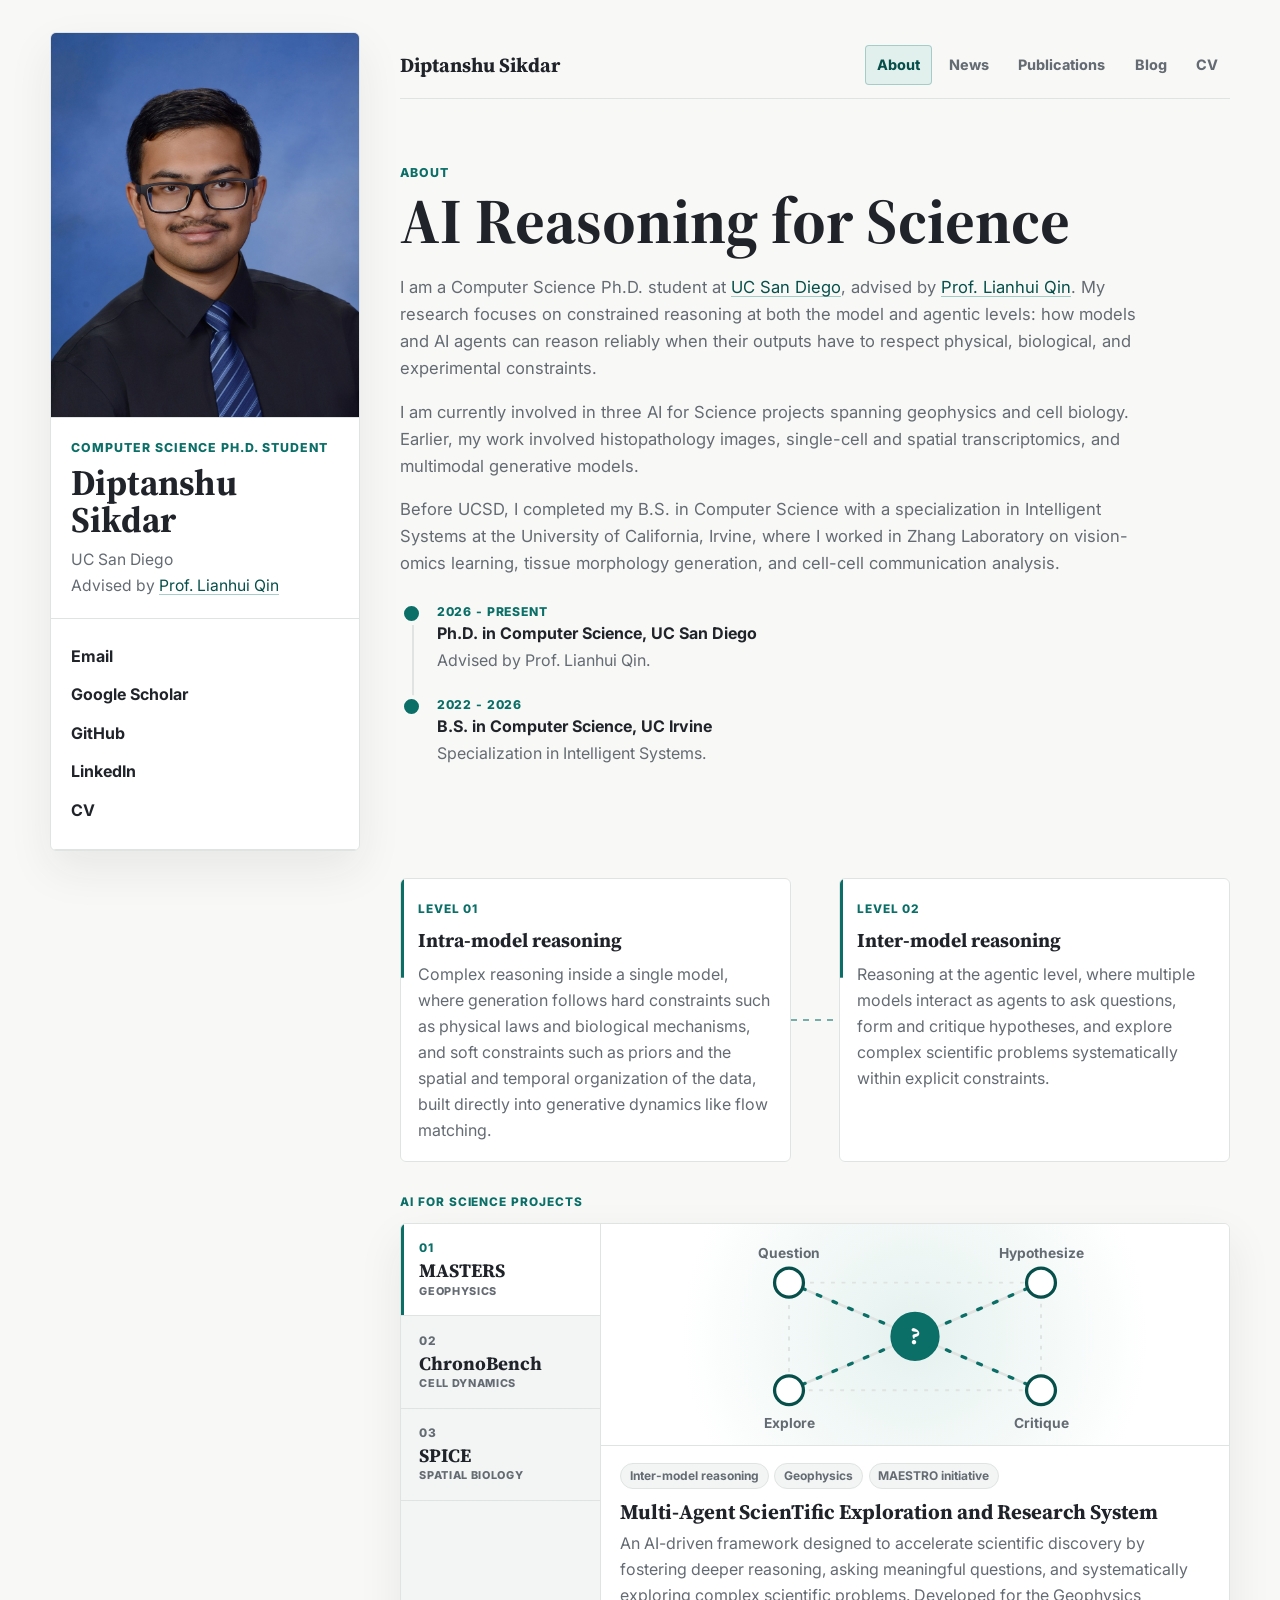
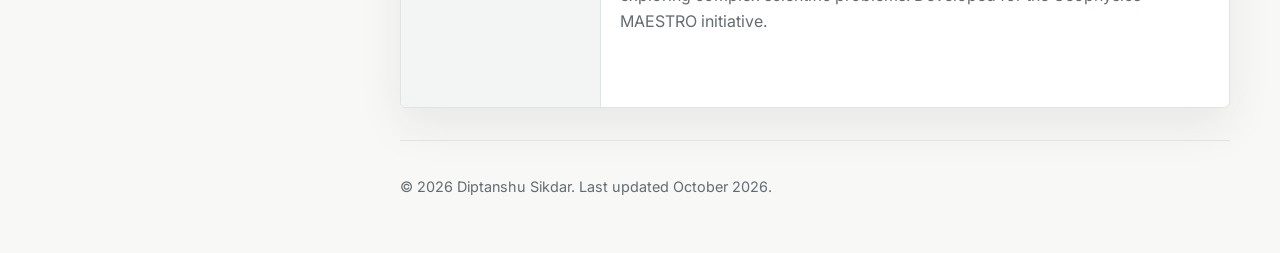
==== commit bbd2f5bc: "updates on home page and blog" ====
--- a/index.html
+++ b/index.html
@@ -108,25 +108,28 @@
           <section class="directions" aria-labelledby="directions-title">
             <div class="section-head reveal">
               <h3 id="directions-title">Research Directions</h3>
-              <p>Constrained reasoning at two levels, applied to scientific discovery.</p>
+              <p>Constrained reasoning within and across models, applied to scientific discovery.</p>
             </div>
 
             <div class="levels">
               <article class="level reveal">
                 <span class="level-index">Level 01</span>
-                <h4>Model-level reasoning</h4>
+                <h4>Intra-model reasoning</h4>
                 <p>
-                  Models whose predictions stay consistent with known structure: physical laws,
-                  biological mechanisms, and the spatial and temporal organization of the data.
+                  Complex reasoning inside a single model, where generation follows hard constraints
+                  such as physical laws and biological mechanisms, and soft constraints such as
+                  priors and the spatial and temporal organization of the data, built directly into
+                  generative dynamics like flow matching.
                 </p>
               </article>
               <div class="level-link" aria-hidden="true"><span></span></div>
               <article class="level reveal" style="--i: 1">
                 <span class="level-index">Level 02</span>
-                <h4>Agentic reasoning</h4>
+                <h4>Inter-model reasoning</h4>
                 <p>
-                  Agent systems that ask questions, form hypotheses, and explore complex scientific
-                  problems systematically within explicit constraints.
+                  Reasoning at the agentic level, where multiple models interact as agents to ask
+                  questions, form and critique hypotheses, and explore complex scientific problems
+                  systematically within explicit constraints.
                 </p>
               </article>
             </div>
@@ -135,9 +138,9 @@
 
             <div class="project-explorer reveal" data-explorer>
               <div class="project-tabs" role="tablist" aria-label="AI for Science projects">
-                <button type="button" class="project-tab is-active" role="tab" id="tab-mastrs" aria-controls="proj-mastrs" aria-selected="true">
+                <button type="button" class="project-tab is-active" role="tab" id="tab-masters" aria-controls="proj-masters" aria-selected="true">
                   <span class="project-num">01</span>
-                  <span class="project-acronym">MASTRS</span>
+                  <span class="project-acronym">MASTERS</span>
                   <span class="project-domain">Geophysics</span>
                 </button>
                 <button type="button" class="project-tab" role="tab" id="tab-chronobench" aria-controls="proj-chronobench" aria-selected="false" tabindex="-1">
@@ -153,7 +156,7 @@
               </div>
 
               <div class="project-stage" data-stage>
-                <article class="project-panel is-active" role="tabpanel" id="proj-mastrs" aria-labelledby="tab-mastrs">
+                <article class="project-panel is-active" role="tabpanel" id="proj-masters" aria-labelledby="tab-masters">
                   <div class="project-visual">
                     <svg class="viz viz-agents" viewBox="0 0 320 150" role="img" aria-label="Several reasoning agents exchanging messages around a central scientific question">
                       <path class="edge-ring" d="M64 34 H256 V116 H64 Z" />
@@ -180,11 +183,11 @@
                   </div>
                   <div class="project-body">
                     <ul class="project-tags" aria-label="Tags">
-                      <li class="is-level">Agentic reasoning</li>
+                      <li class="is-level">Inter-model reasoning</li>
                       <li>Geophysics</li>
                       <li>MAESTRO initiative</li>
                     </ul>
-                    <h4>Multi-Agent ScienTific Reasoning System</h4>
+                    <h4>Multi-Agent ScienTific Exploration and Research System</h4>
                     <p>
                       An AI-driven framework designed to accelerate scientific discovery by fostering
                       deeper reasoning, asking meaningful questions, and systematically exploring
@@ -225,7 +228,6 @@
                       <li class="is-level">Benchmark</li>
                       <li>Single-cell dynamics</li>
                       <li>Virtual cells</li>
-                      <li class="is-status">Planned</li>
                     </ul>
                     <h4>ChronoBench</h4>
                     <p>
@@ -283,17 +285,17 @@
                   </div>
                   <div class="project-body">
                     <ul class="project-tags" aria-label="Tags">
-                      <li class="is-level">Model-level reasoning</li>
+                      <li class="is-level">Intra-model reasoning</li>
                       <li>Spatial transcriptomics</li>
                       <li>Cell-cell communication</li>
                     </ul>
                     <h4>Spatial Perturbation-Induced Communication Evolution</h4>
                     <p>
-                      A perturbation-aware cell-cell communication world model that bridges spatial
-                      transcriptomics (ST) and cell-cell communication (CCC) through a
-                      graph-conditioned flow-matching model. Its novelty lies in jointly learning the
-                      highly dynamic nature of cells alongside genetic perturbations, and in modeling
-                      how their effects propagate across neighboring cells.
+                      A world model of tissue: given a genetic perturbation, SPICE simulates how
+                      cells and their communication evolve in space and time by bridging spatial
+                      transcriptomics (ST) and cell-cell communication (CCC) data. Its novelty lies 
+                      in jointly learning the highly dynamic nature of cells alongside genetic 
+                      perturbations, and in modeling how their effects propagate across neighboring cells.
                     </p>
                   </div>
                 </article>
@@ -641,39 +643,6 @@
               <p>
                 Taken together, these models trace a path from representation, to reasoning, to
                 generation, to closed-loop experimentation.
-              </p>
-
-              <h3>Open questions</h3>
-              <p>A few questions from the survey that I keep returning to:</p>
-              <ul>
-                <li>
-                  <strong>Can we reliably predict molecular state directly from H&amp;E?</strong> If so,
-                  millions of existing slides become molecular data.
-                </li>
-                <li>
-                  <strong>How do perturbations propagate through tissue?</strong> Perturbation models
-                  usually treat cells independently, while CCC models are usually static. Bridging the
-                  two with a perturbation-aware communication world model is the motivation behind
-                  <a href="#about" data-tab-link="about">SPICE</a>.
-                </li>
-                <li>
-                  <strong>Can molecular structure meet spatial expression?</strong> Linking 3D
-                  structures of drugs and proteins with ST profiles could let us simulate a compound's
-                  physical effects in a controlled cellular environment.
-                </li>
-                <li>
-                  <strong>Can cells be modeled as agents?</strong> A decentralized network of
-                  communicating cell agents, acting through ligand-receptor interactions and spatial
-                  diffusion, is one way to make simulations respect the physics and biology of
-                  signaling.
-                </li>
-              </ul>
-              <p>
-                The common thread is constraint. Biology supplies plenty of it: which ligands bind which
-                receptors, how far signals diffuse, how tissue is organized. I think the next
-                generation of models will be judged less by how well they fit data and more by how well
-                their predictions respect these constraints when we ask them about situations they have
-                never seen.
               </p>
             </div>
 
--- a/professional.css
+++ b/professional.css
@@ -793,21 +793,11 @@
 .project-tags li {
   border: 1px solid var(--line);
   border-radius: 999px;
+  background: var(--surface-alt);
   color: var(--muted);
   font-size: 0.75rem;
   font-weight: 700;
   padding: 0.12rem 0.55rem;
-}
-
-.project-tags .is-level {
-  border-color: rgba(11, 111, 104, 0.28);
-  background: var(--accent-soft);
-  color: var(--accent-dark);
-}
-
-.project-tags .is-status {
-  border-color: rgba(169, 79, 52, 0.35);
-  color: var(--warm);
 }
 
 .project-question {
